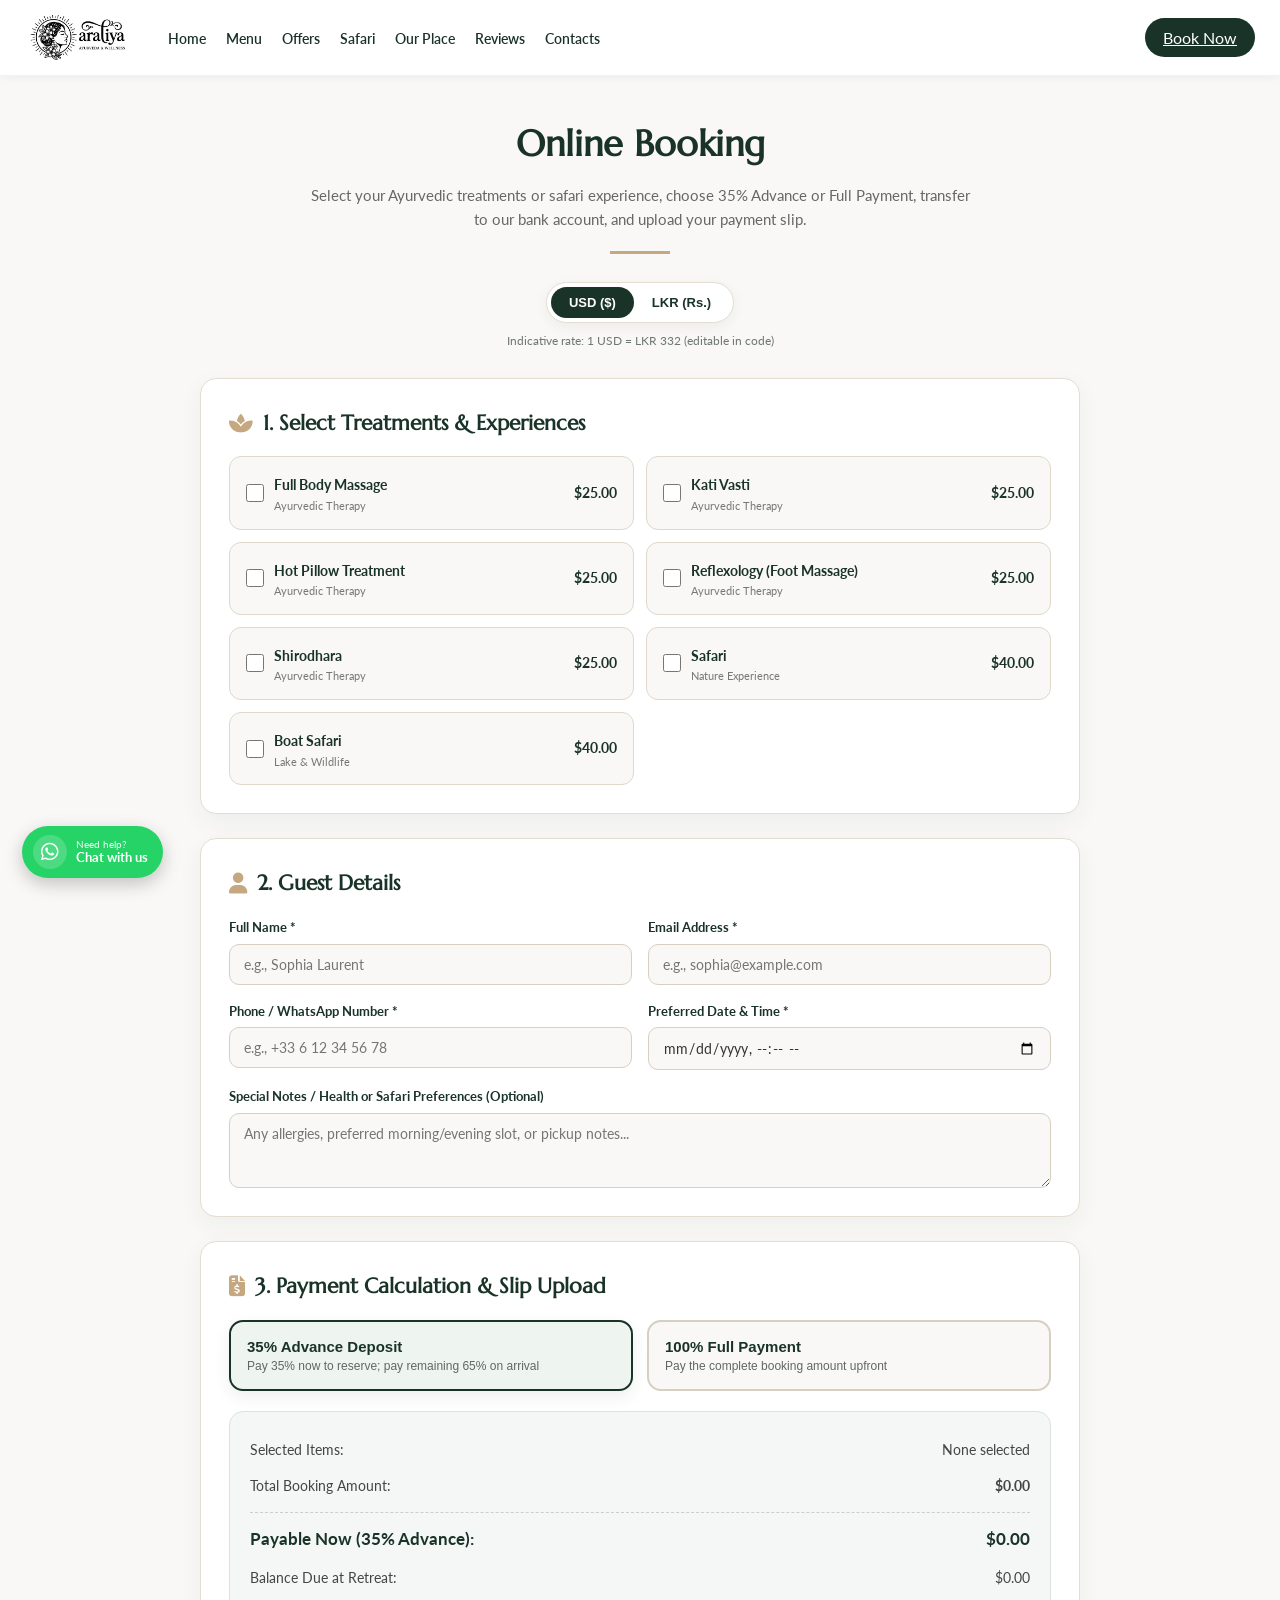
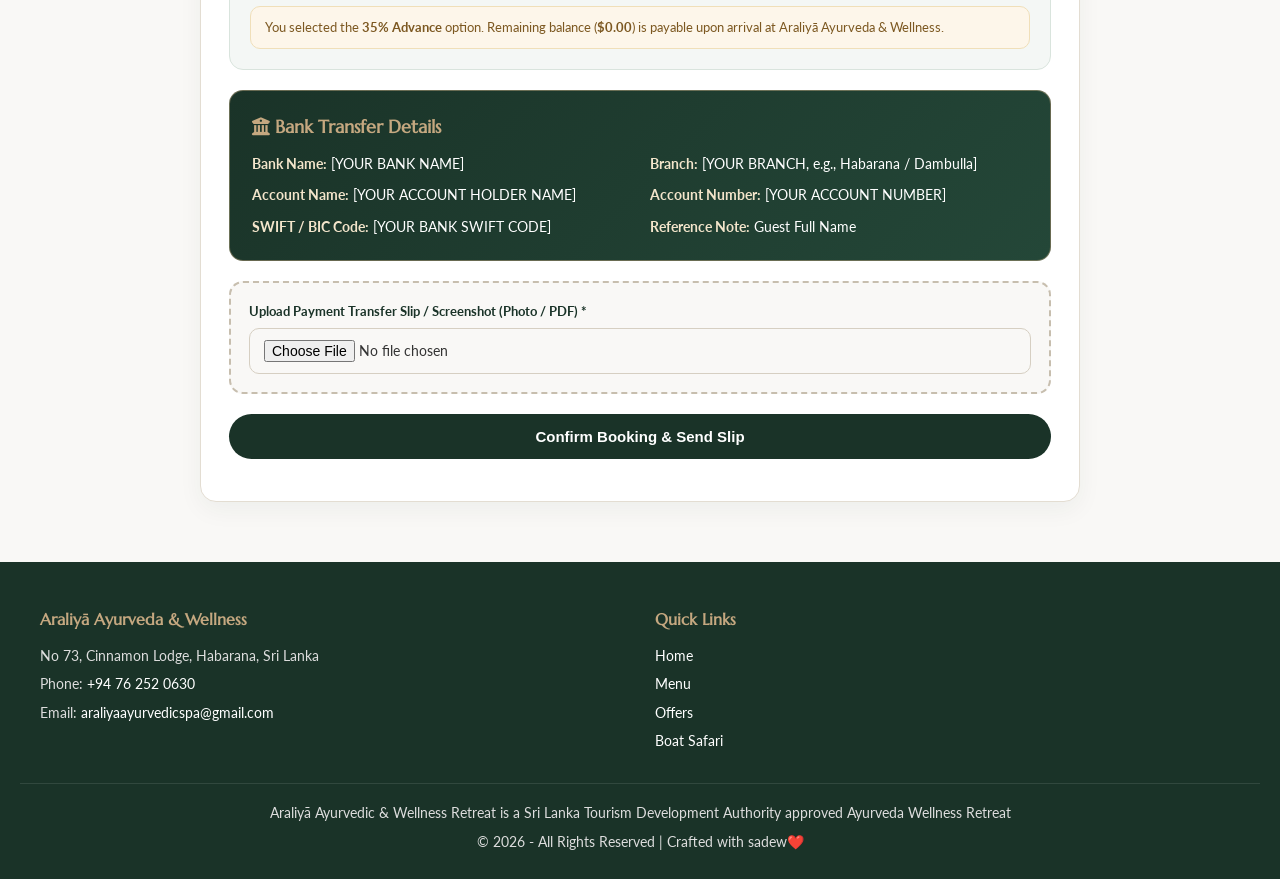
==== kashiwellness.lk/ayurveda-at-kashi-wellness-retreat/booking.html @ 1462ec7b "Create booking.html" ====
<!DOCTYPE html>
<html lang="en-US">
<head>
    <meta charset="utf-8">
    <meta name="viewport" content="width=device-width, initial-scale=1">
    <title>Online Booking - Araliyā Ayurveda & Wellness</title>
    <meta name="description" content="Book authentic Ayurvedic treatments and boat safari at Araliyā Ayurveda & Wellness in Habarana with instant advance or full payment calculation.">

    <!-- Google Fonts -->
    <link rel="preconnect" href="https://fonts.googleapis.com">
    <link rel="preconnect" href="https://fonts.gstatic.com" crossorigin>
    <link href="https://fonts.googleapis.com/css2?family=Marcellus&family=Lato:wght@300;400;700&display=swap" rel="stylesheet">

    <!-- FontAwesome for Icons -->
    <link rel="stylesheet" href="https://cdnjs.cloudflare.com/ajax/libs/font-awesome/6.4.0/css/all.min.css">

    <style>
        :root {
            --primary-color: #1a3328;
            --accent-color: #c5a880;
            --text-dark: #333333;
            --bg-light: #f9f8f6;
            --white: #ffffff;
            --border-soft: #e3ddd2;
        }

        * {
            box-sizing: border-box;
            margin: 0;
            padding: 0;
        }

        html {
            scroll-behavior: smooth;
        }

        body {
            font-family: 'Lato', sans-serif;
            color: var(--text-dark);
            background-color: var(--bg-light);
            line-height: 1.6;
        }

        /* Header */
        header {
            background-color: var(--white);
            box-shadow: 0 2px 10px rgba(0,0,0,0.05);
            position: sticky;
            top: 0;
            z-index: 1000;
        }

        .nav-container {
            max-width: 1300px;
            margin: 0 auto;
            padding: 15px 25px;
            display: flex;
            justify-content: space-between;
            align-items: center;
        }

        .nav-left {
            display: flex;
            align-items: center;
            gap: 40px;
        }

        .logo img {
            max-height: 45px;
            width: auto;
            display: block;
        }

        nav ul {
            list-style: none;
            display: flex;
            gap: 20px;
            align-items: center;
        }

        nav a {
            text-decoration: none;
            color: var(--primary-color);
            font-weight: 600;
            font-size: 14px;
            transition: color 0.3s ease;
        }

        nav a:hover {
            color: var(--accent-color);
        }

        .book-btn {
            background-color: var(--primary-color);
            color: var(--white) !important;
            padding: 10px 18px;
            border-radius: 25px;
            transition: background 0.3s ease;
        }

        .book-btn:hover {
            background-color: var(--accent-color);
        }

        /* Main Container */
        .container {
            max-width: 920px;
            margin: 40px auto 60px auto;
            padding: 0 20px;
        }

        .section-title {
            font-family: 'Marcellus', serif;
            font-size: 36px;
            color: var(--primary-color);
            text-align: center;
            margin-bottom: 10px;
        }

        .section-subtitle {
            text-align: center;
            color: #666;
            font-size: 15px;
            max-width: 660px;
            margin: 0 auto 20px auto;
        }

        .divider {
            height: 3px;
            width: 60px;
            background-color: var(--accent-color);
            margin: 0 auto 28px auto;
        }

        /* Top Currency Switcher Pill */
        .currency-bar {
            display: flex;
            flex-direction: column;
            align-items: center;
            gap: 8px;
            margin-bottom: 28px;
        }

        .currency-toggle {
            display: inline-flex;
            background: var(--white);
            border: 1px solid var(--border-soft);
            border-radius: 999px;
            padding: 4px;
            box-shadow: 0 4px 14px rgba(26, 51, 40, 0.06);
        }

        .currency-btn {
            border: none;
            background: transparent;
            color: var(--primary-color);
            font-weight: 700;
            font-size: 13px;
            padding: 8px 18px;
            border-radius: 999px;
            cursor: pointer;
            transition: all 0.22s ease;
        }

        .currency-btn.active {
            background-color: var(--primary-color);
            color: var(--white);
        }

        .rate-note {
            font-size: 12px;
            color: #6e7772;
        }

        /* Cards */
        .booking-card {
            background: var(--white);
            border-radius: 16px;
            padding: 28px;
            box-shadow: 0 8px 24px rgba(26, 51, 40, 0.05);
            border: 1px solid var(--border-soft);
            margin-bottom: 24px;
        }

        .card-heading {
            font-family: 'Marcellus', serif;
            font-size: 21px;
            color: var(--primary-color);
            margin-bottom: 16px;
            display: flex;
            align-items: center;
            gap: 10px;
        }

        .card-heading i {
            color: var(--accent-color);
        }

        /* Services Grid */
        .services-grid {
            display: grid;
            grid-template-columns: repeat(2, 1fr);
            gap: 12px;
        }

        .service-option {
            display: flex;
            justify-content: space-between;
            align-items: center;
            gap: 12px;
            padding: 14px 16px;
            border: 1px solid #dfd8cb;
            border-radius: 12px;
            background-color: var(--bg-light);
            cursor: pointer;
            transition: all 0.2s ease;
        }

        .service-option:hover {
            border-color: var(--primary-color);
        }

        .service-option.selected {
            background-color: #eef5f1;
            border-color: var(--primary-color);
            box-shadow: 0 0 0 1px var(--primary-color);
        }

        .service-left {
            display: flex;
            align-items: center;
            gap: 10px;
        }

        .service-left input[type="checkbox"] {
            width: 18px;
            height: 18px;
            accent-color: var(--primary-color);
            cursor: pointer;
        }

        .service-name {
            font-weight: 700;
            font-size: 14px;
            color: var(--primary-color);
        }

        .service-tag {
            display: block;
            font-size: 11px;
            color: #777;
        }

        .service-price {
            font-weight: 700;
            font-size: 14px;
            color: var(--primary-color);
            white-space: nowrap;
        }

        /* Guest Details Grid */
        .form-grid {
            display: grid;
            grid-template-columns: repeat(2, 1fr);
            gap: 16px;
        }

        .form-field {
            display: flex;
            flex-direction: column;
        }

        .form-field label {
            font-size: 13px;
            font-weight: 700;
            color: var(--primary-color);
            margin-bottom: 6px;
        }

        .form-field input,
        .form-field textarea {
            padding: 11px 14px;
            border: 1px solid #d6cfc2;
            border-radius: 10px;
            font-family: 'Lato', sans-serif;
            font-size: 14px;
            background: var(--bg-light);
            color: var(--text-dark);
        }

        .form-field textarea {
            min-height: 75px;
            resize: vertical;
        }

        /* Payment Mode Buttons (Advance 35% vs Full 100%) */
        .pay-mode-buttons {
            display: grid;
            grid-template-columns: 1fr 1fr;
            gap: 14px;
            margin-bottom: 20px;
        }

        .pay-mode-btn {
            border: 2px solid #d6cfc2;
            background: var(--bg-light);
            color: var(--primary-color);
            border-radius: 14px;
            padding: 16px;
            text-align: left;
            cursor: pointer;
            transition: all 0.2s ease;
        }

        .pay-mode-btn.active {
            background: #eef5f1;
            border-color: var(--primary-color);
            box-shadow: 0 6px 16px rgba(26, 51, 40, 0.08);
        }

        .pay-mode-title {
            display: block;
            font-weight: 700;
            font-size: 15px;
            margin-bottom: 4px;
        }

        .pay-mode-sub {
            display: block;
            font-size: 12px;
            color: #5f6863;
        }

        /* Calculation Box */
        .calc-box {
            background: #f4f7f5;
            border: 1px solid #d9e4dd;
            border-radius: 14px;
            padding: 20px;
            margin-bottom: 20px;
        }

        .calc-row {
            display: flex;
            justify-content: space-between;
            align-items: center;
            padding: 7px 0;
            font-size: 14px;
            color: #444;
        }

        .calc-row.highlight {
            border-top: 1px dashed #c4d2c9;
            margin-top: 8px;
            padding-top: 12px;
            font-size: 17px;
            font-weight: 700;
            color: var(--primary-color);
        }

        .balance-note {
            margin-top: 10px;
            font-size: 13px;
            color: #7c5821;
            background: #fdf6ea;
            border: 1px solid #f0dfb9;
            padding: 10px 14px;
            border-radius: 10px;
        }

        /* Bank Details Box */
        .bank-box {
            background: linear-gradient(135deg, var(--primary-color) 0%, #244738 100%);
            color: var(--white);
            border-radius: 14px;
            padding: 22px;
            margin-bottom: 20px;
            border: 1px solid rgba(197, 168, 128, 0.45);
        }

        .bank-box h4 {
            font-family: 'Marcellus', serif;
            font-size: 18px;
            color: var(--accent-color);
            margin-bottom: 12px;
        }

        .bank-grid {
            display: grid;
            grid-template-columns: repeat(2, 1fr);
            gap: 10px 20px;
            font-size: 13.5px;
        }

        .bank-grid strong {
            color: #f3e5cb;
        }

        /* Slip Upload */
        .slip-box {
            border: 2px dashed #c7beae;
            border-radius: 14px;
            padding: 18px;
            background: var(--bg-light);
            margin-bottom: 20px;
        }

        .slip-preview {
            margin-top: 12px;
            max-width: 240px;
            max-height: 180px;
            border-radius: 10px;
            display: none;
            border: 1px solid #ddd;
        }

        /* Submit & WhatsApp Action */
        .submit-btn {
            width: 100%;
            background-color: var(--primary-color);
            color: var(--white);
            border: none;
            padding: 14px 24px;
            border-radius: 30px;
            font-size: 15px;
            font-weight: 700;
            cursor: pointer;
            transition: background-color 0.25s ease, transform 0.2s ease;
        }

        .submit-btn:hover {
            background-color: var(--accent-color);
            color: var(--primary-color);
        }

        .status-msg {
            margin-top: 14px;
            font-size: 14px;
            font-weight: 700;
        }

        .wa-confirm-box {
            margin-top: 14px;
            display: none;
        }

        .wa-confirm-btn {
            display: inline-flex;
            align-items: center;
            gap: 8px;
            background-color: #25d366;
            color: #fff;
            text-decoration: none;
            padding: 11px 20px;
            border-radius: 25px;
            font-weight: 700;
            font-size: 14px;
        }

        /* WhatsApp Pill Button */
        .whatsapp-float {
            position: fixed;
            bottom: 22px;
            left: 22px;
            background-color: #25d366;
            color: #ffffff;
            padding: 9px 15px 9px 11px;
            border-radius: 999px;
            display: inline-flex;
            align-items: center;
            gap: 9px;
            box-shadow: 0 6px 18px rgba(0, 0, 0, 0.22);
            z-index: 999;
            text-decoration: none;
        }

        .whatsapp-icon-circle {
            width: 34px;
            height: 34px;
            border-radius: 50%;
            background-color: rgba(255, 255, 255, 0.18);
            display: inline-flex;
            align-items: center;
            justify-content: center;
            font-size: 20px;
        }

        .whatsapp-text-group {
            display: flex;
            flex-direction: column;
            line-height: 1.15;
        }

        .whatsapp-subtext {
            font-size: 10px;
            opacity: 0.92;
        }

        .whatsapp-maintext {
            font-size: 13px;
            font-weight: 700;
        }

        /* Footer */
        footer {
            background-color: var(--primary-color);
            color: var(--white);
            padding: 45px 20px 20px 20px;
        }

        .footer-content {
            max-width: 1200px;
            margin: 0 auto;
            display: grid;
            grid-template-columns: repeat(auto-fit, minmax(240px, 1fr));
            gap: 30px;
            margin-bottom: 25px;
        }

        footer h3 {
            font-family: 'Marcellus', serif;
            font-size: 16px;
            color: var(--accent-color);
            margin-bottom: 12px;
        }

        footer p {
            font-size: 14px;
            color: #ddd;
            margin-bottom: 6px;
        }

        footer a {
            color: var(--white);
            text-decoration: none;
        }

        .footer-bottom {
            text-align: center;
            padding-top: 18px;
            border-top: 1px solid rgba(255,255,255,0.1);
            font-size: 13px;
            color: #ccc;
        }

        @media (max-width: 720px) {
            .services-grid,
            .form-grid,
            .pay-mode-buttons,
            .bank-grid {
                grid-template-columns: 1fr;
            }
            .booking-card {
                padding: 20px;
            }
            .section-title {
                font-size: 30px;
            }
        }
    </style>
</head>
<body>

    <header>
        <div class="nav-container">
            <div class="nav-left">
                <div class="logo">
                    <a href="index.html">
                        <img src="IMG_0549.jpeg" alt="Araliyā Wellness Retreat">
                    </a>
                </div>
                <nav>
                    <ul>
                        <li><a href="index.html">Home</a></li>
                        <li><a href="menu.html">Menu</a></li>
                        <li><a href="Offers.html">Offers</a></li>
                        <li><a href="safari.html">Safari</a></li>
                        <li><a href="index.html#our-place">Our Place</a></li>
                        <li><a href="index.html#reviews">Reviews</a></li>
                        <li><a href="index.html#contacts">Contacts</a></li>
                    </ul>
                </nav>
            </div>
            <div class="nav-right">
                <a href="booking.html" class="book-btn">Book Now</a>
            </div>
        </div>
    </header>

    <main class="container">
        <h1 class="section-title">Online Booking</h1>
        <p class="section-subtitle">Select your Ayurvedic treatments or safari experience, choose 35% Advance or Full Payment, transfer to our bank account, and upload your payment slip.</p>
        <div class="divider"></div>

        <!-- Top Currency Toggle (USD / LKR) -->
        <div class="currency-bar">
            <div class="currency-toggle" role="group" aria-label="Select Currency">
                <button type="button" id="btnUSD" class="currency-btn active">USD ($)</button>
                <button type="button" id="btnLKR" class="currency-btn">LKR (Rs.)</button>
            </div>
            <span id="rateNote" class="rate-note">Indicative rate: 1 USD = LKR 332 (editable in code)</span>
        </div>

        <form id="bookingForm">
            <!-- Step 1: Select Treatments & Safari -->
            <section class="booking-card">
                <h2 class="card-heading"><i class="fas fa-spa"></i> 1. Select Treatments & Experiences</h2>
                <div id="servicesGrid" class="services-grid"></div>
            </section>

            <!-- Step 2: Guest Details -->
            <section class="booking-card">
                <h2 class="card-heading"><i class="fas fa-user"></i> 2. Guest Details</h2>
                <div class="form-grid">
                    <div class="form-field">
                        <label for="guestName">Full Name *</label>
                        <input type="text" id="guestName" name="guestName" placeholder="e.g., Sophia Laurent" required>
                    </div>
                    <div class="form-field">
                        <label for="guestEmail">Email Address *</label>
                        <input type="email" id="guestEmail" name="guestEmail" placeholder="e.g., sophia@example.com" required>
                    </div>
                    <div class="form-field">
                        <label for="guestPhone">Phone / WhatsApp Number *</label>
                        <input type="tel" id="guestPhone" name="guestPhone" placeholder="e.g., +33 6 12 34 56 78" required>
                    </div>
                    <div class="form-field">
                        <label for="guestDate">Preferred Date & Time *</label>
                        <input type="datetime-local" id="guestDate" name="guestDate" required>
                    </div>
                    <div class="form-field" style="grid-column: 1 / -1;">
                        <label for="guestNotes">Special Notes / Health or Safari Preferences (Optional)</label>
                        <textarea id="guestNotes" name="guestNotes" placeholder="Any allergies, preferred morning/evening slot, or pickup notes..."></textarea>
                    </div>
                </div>
            </section>

            <!-- Step 3: Payment Option, Calculation, Bank Details & Slip Upload -->
            <section class="booking-card">
                <h2 class="card-heading"><i class="fas fa-file-invoice-dollar"></i> 3. Payment Calculation & Slip Upload</h2>

                <div class="pay-mode-buttons">
                    <button type="button" id="modeAdvanceBtn" class="pay-mode-btn active">
                        <span class="pay-mode-title">35% Advance Deposit</span>
                        <span class="pay-mode-sub">Pay 35% now to reserve; pay remaining 65% on arrival</span>
                    </button>
                    <button type="button" id="modeFullBtn" class="pay-mode-btn">
                        <span class="pay-mode-title">100% Full Payment</span>
                        <span class="pay-mode-sub">Pay the complete booking amount upfront</span>
                    </button>
                </div>

                <div class="calc-box">
                    <div class="calc-row">
                        <span>Selected Items:</span>
                        <span id="selectedItemsText">None selected</span>
                    </div>
                    <div class="calc-row">
                        <span>Total Booking Amount:</span>
                        <strong id="totalAmountText">$0.00</strong>
                    </div>
                    <div class="calc-row highlight">
                        <span id="payableNowLabel">Payable Now (35% Advance):</span>
                        <span id="payableNowText">$0.00</span>
                    </div>
                    <div class="calc-row">
                        <span>Balance Due at Retreat:</span>
                        <span id="balanceDueText">$0.00</span>
                    </div>
                    <div id="balanceNote" class="balance-note">
                        You selected the <strong>35% Advance</strong> option. The remaining balance is payable upon arrival at Araliyā Ayurveda & Wellness.
                    </div>
                </div>

                <!-- Bank Account Details -->
                <div class="bank-box">
                    <h4><i class="fas fa-university"></i> Bank Transfer Details</h4>
                    <div class="bank-grid">
                        <div><strong>Bank Name:</strong> [YOUR BANK NAME]</div>
                        <div><strong>Branch:</strong> [YOUR BRANCH, e.g., Habarana / Dambulla]</div>
                        <div><strong>Account Name:</strong> [YOUR ACCOUNT HOLDER NAME]</div>
                        <div><strong>Account Number:</strong> [YOUR ACCOUNT NUMBER]</div>
                        <div><strong>SWIFT / BIC Code:</strong> [YOUR BANK SWIFT CODE]</div>
                        <div><strong>Reference Note:</strong> Guest Full Name</div>
                    </div>
                </div>

                <!-- Payment Slip Upload -->
                <div class="slip-box">
                    <div class="form-field">
                        <label for="paymentSlip">Upload Payment Transfer Slip / Screenshot (Photo / PDF) *</label>
                        <input type="file" id="paymentSlip" name="paymentSlip" accept="image/*,application/pdf" required>
                    </div>
                    <img id="slipPreview" class="slip-preview" alt="Payment Slip Preview">
                </div>

                <button type="submit" id="submitBookingBtn" class="submit-btn">
                    Confirm Booking & Send Slip
                </button>

                <p id="bookingStatusMsg" class="status-msg"></p>

                <div id="waConfirmBox" class="wa-confirm-box">
                    <a id="waConfirmLink" href="#" target="_blank" rel="noopener noreferrer" class="wa-confirm-btn">
                        <i class="fab fa-whatsapp"></i>
                        <span>Send Booking Summary on WhatsApp</span>
                    </a>
                </div>
            </section>
        </form>
    </main>

    <!-- WhatsApp Floating Pill Button -->
    <a href="https://wa.me/94762520630" class="whatsapp-float" target="_blank" rel="noopener noreferrer" title="Chat with us on WhatsApp">
        <span class="whatsapp-icon-circle">
            <i class="fab fa-whatsapp"></i>
        </span>
        <span class="whatsapp-text-group">
            <span class="whatsapp-subtext">Need help?</span>
            <span class="whatsapp-maintext">Chat with us</span>
        </span>
    </a>

    <footer id="contacts">
        <div class="footer-content">
            <div>
                <h3>Araliyā Ayurveda & Wellness</h3>
                <p>No 73, Cinnamon Lodge, Habarana, Sri Lanka</p>
                <p>Phone: <a href="https://wa.me/94762520630">+94 76 252 0630</a></p>
                <p>Email: <a href="mailto:araliyaayurvedicspa@gmail.com">araliyaayurvedicspa@gmail.com</a></p>
            </div>
            <div>
                <h3>Quick Links</h3>
                <p><a href="index.html">Home</a></p>
                <p><a href="menu.html">Menu</a></p>
                <p><a href="Offers.html">Offers</a></p>
                <p><a href="safari.html">Boat Safari</a></p>
            </div>
        </div>
        <div class="footer-bottom">
            <p>Araliyā Ayurvedic & Wellness Retreat is a Sri Lanka Tourism Development Authority approved Ayurveda Wellness Retreat</p>
            <p>© 2026 - All Rights Reserved | Crafted with sadew❤️</p>
        </div>
    </footer>

    <script>
        // Replace with your deployed Google Apps Script Web App URL for bookings + slip upload
        const BOOKING_WEB_APP_URL = "PASTE_YOUR_BOOKING_WEB_APP_URL_HERE";

        // Approximate exchange rate (adjust whenever needed)
        const USD_TO_LKR = 332;
        const ADVANCE_RATE = 0.35; // 35%

        const SERVICES = [
            { id: "full_body_massage", name: "Full Body Massage", tag: "Ayurvedic Therapy", usd: 25 },
            { id: "kati_vasti", name: "Kati Vasti", tag: "Ayurvedic Therapy", usd: 25 },
            { id: "hot_pillow", name: "Hot Pillow Treatment", tag: "Ayurvedic Therapy", usd: 25 },
            { id: "reflexology", name: "Reflexology (Foot Massage)", tag: "Ayurvedic Therapy", usd: 25 },
            { id: "shirodhara", name: "Shirodhara", tag: "Ayurvedic Therapy", usd: 25 },
            { id: "safari", name: "Safari", tag: "Nature Experience", usd: 40 },
            { id: "boat_safari", name: "Boat Safari", tag: "Lake & Wildlife", usd: 40 }
        ];

        let currentCurrency = "USD"; // "USD" or "LKR"
        let paymentMode = "advance"; // "advance" (35%) or "full" (100%)

        function formatMoney(usdAmount) {
            if (currentCurrency === "LKR") {
                const lkrVal = Math.round(usdAmount * USD_TO_LKR);
                return "LKR " + lkrVal.toLocaleString("en-US");
            }
            return "$" + Number(usdAmount).toFixed(2);
        }

        function renderServices() {
            const grid = document.getElementById("servicesGrid");
            const checkedIds = new Set(
                Array.from(document.querySelectorAll(".service-checkbox:checked")).map((cb) => cb.value)
            );

            grid.innerHTML = SERVICES.map((srv) => {
                const isChecked = checkedIds.has(srv.id);
                return `
                    <label class="service-option ${isChecked ? "selected" : ""}" data-id="${srv.id}">
                        <span class="service-left">
                            <input type="checkbox" class="service-checkbox" value="${srv.id}" ${isChecked ? "checked" : ""}>
                            <span>
                                <span class="service-name">${srv.name}</span>
                                <span class="service-tag">${srv.tag}</span>
                            </span>
                        </span>
                        <span class="service-price">${formatMoney(srv.usd)}</span>
                    </label>
                `;
            }).join("");

            document.querySelectorAll(".service-checkbox").forEach((cb) => {
                cb.addEventListener("change", function () {
                    const label = cb.closest(".service-option");
                    if (label) label.classList.toggle("selected", cb.checked);
                    updateCalculation();
                });
            });
        }

        function getSelectedServices() {
            const checkedIds = Array.from(document.querySelectorAll(".service-checkbox:checked")).map((cb) => cb.value);
            return SERVICES.filter((s) => checkedIds.includes(s.id));
        }

        function updateCalculation() {
            const selected = getSelectedServices();
            const totalUsd = selected.reduce((sum, item) => sum + item.usd, 0);
            const payableUsd = paymentMode === "advance" ? totalUsd * ADVANCE_RATE : totalUsd;
            const balanceUsd = Math.max(0, totalUsd - payableUsd);

            document.getElementById("selectedItemsText").textContent = selected.length
                ? selected.map((s) => s.name).join(", ")
                : "None selected";

            document.getElementById("totalAmountText").textContent = formatMoney(totalUsd);
            document.getElementById("payableNowLabel").textContent =
                paymentMode === "advance" ? "Payable Now (35% Advance):" : "Payable Now (100% Full):";
            document.getElementById("payableNowText").textContent = formatMoney(payableUsd);
            document.getElementById("balanceDueText").textContent = formatMoney(balanceUsd);

            const balanceNote = document.getElementById("balanceNote");
            if (paymentMode === "advance") {
                balanceNote.innerHTML = `You selected the <strong>35% Advance</strong> option. Remaining balance (<strong>${formatMoney(balanceUsd)}</strong>) is payable upon arrival at Araliyā Ayurveda & Wellness.`;
            } else {
                balanceNote.innerHTML = `You selected the <strong>100% Full Payment</strong> option. No remaining balance will be due upon arrival.`;
            }
        }

        function setCurrency(curr) {
            currentCurrency = curr;
            document.getElementById("btnUSD").classList.toggle("active", curr === "USD");
            document.getElementById("btnLKR").classList.toggle("active", curr === "LKR");
            renderServices();
            updateCalculation();
        }

        function setPaymentMode(mode) {
            paymentMode = mode;
            document.getElementById("modeAdvanceBtn").classList.toggle("active", mode === "advance");
            document.getElementById("modeFullBtn").classList.toggle("active", mode === "full");
            updateCalculation();
        }

        function fileToBase64(file) {
            return new Promise((resolve, reject) => {
                const reader = new FileReader();
                reader.onload = () => {
                    const result = String(reader.result || "");
                    const parts = result.split(",");
                    resolve({
                        base64: parts.length > 1 ? parts[1] : result,
                        mimeType: file.type || "application/octet-stream",
                        fileName: file.name
                    });
                };
                reader.onerror = reject;
                reader.readAsDataURL(file);
            });
        }

        document.addEventListener("DOMContentLoaded", function () {
            renderServices();
            updateCalculation();

            document.getElementById("btnUSD").addEventListener("click", () => setCurrency("USD"));
            document.getElementById("btnLKR").addEventListener("click", () => setCurrency("LKR"));
            document.getElementById("modeAdvanceBtn").addEventListener("click", () => setPaymentMode("advance"));
            document.getElementById("modeFullBtn").addEventListener("click", () => setPaymentMode("full"));

            const slipInput = document.getElementById("paymentSlip");
            const slipPreview = document.getElementById("slipPreview");
            slipInput.addEventListener("change", function () {
                const file = slipInput.files && slipInput.files[0];
                if (!file) {
                    slipPreview.style.display = "none";
                    return;
                }
                if (file.type.startsWith("image/")) {
                    const url = URL.createObjectURL(file);
                    slipPreview.src = url;
                    slipPreview.style.display = "block";
                } else {
                    slipPreview.style.display = "none";
                }
            });

            const form = document.getElementById("bookingForm");
            const statusEl = document.getElementById("bookingStatusMsg");
            const submitBtn = document.getElementById("submitBookingBtn");
            const waBox = document.getElementById("waConfirmBox");
            const waLink = document.getElementById("waConfirmLink");

            form.addEventListener("submit", async function (e) {
                e.preventDefault();

                const selected = getSelectedServices();
                if (!selected.length) {
                    statusEl.style.color = "#b91c1c";
                    statusEl.textContent = "Please select at least one treatment or safari experience.";
                    return;
                }

                const slipFile = slipInput.files && slipInput.files[0];
                if (!slipFile) {
                    statusEl.style.color = "#b91c1c";
                    statusEl.textContent = "Please attach your payment transfer slip photo/screenshot.";
                    return;
                }

                const guestName = document.getElementById("guestName").value.trim();
                const guestEmail = document.getElementById("guestEmail").value.trim();
                const guestPhone = document.getElementById("guestPhone").value.trim();
                const guestDate = document.getElementById("guestDate").value;
                const guestNotes = document.getElementById("guestNotes").value.trim();

                const totalUsd = selected.reduce((sum, item) => sum + item.usd, 0);
                const payableUsd = paymentMode === "advance" ? totalUsd * ADVANCE_RATE : totalUsd;
                const balanceUsd = Math.max(0, totalUsd - payableUsd);

                const itemsSummary = selected.map((s) => s.name).join(", ");
                const totalFormatted = formatMoney(totalUsd);
                const payableFormatted = formatMoney(payableUsd);
                const balanceFormatted = formatMoney(balanceUsd);

                const waText = encodeURIComponent(
                    `Hello Araliyā Ayurveda & Wellness,\n` +
                    `I have submitted a booking with payment slip:\n` +
                    `• Name: ${guestName}\n` +
                    `• Items: ${itemsSummary}\n` +
                    `• Date/Time: ${guestDate}\n` +
                    `• Payment Option: ${paymentMode === "advance" ? "35% Advance" : "100% Full"}\n` +
                    `• Total: ${totalFormatted}\n` +
                    `• Paid Now: ${payableFormatted}\n` +
                    `• Balance Due: ${balanceFormatted}`
                );
                waLink.href = `https://wa.me/94762520630?text=${waText}`;
                waBox.style.display = "block";

                if (!BOOKING_WEB_APP_URL || BOOKING_WEB_APP_URL.includes("PASTE_YOUR_BOOKING_WEB_APP_URL_HERE")) {
                    statusEl.style.color = "#b45309";
                    statusEl.textContent = "Booking summary ready! Add your Google Apps Script Booking Web App URL to auto-save slips & emails, or tap WhatsApp below to send details directly.";
                    return;
                }

                submitBtn.disabled = true;
                submitBtn.textContent = "Uploading Slip & Saving Booking...";
                statusEl.textContent = "";

                try {
                    const slipData = await fileToBase64(slipFile);

                    await fetch(BOOKING_WEB_APP_URL, {
                        method: "POST",
                        mode: "no-cors",
                        headers: { "Content-Type": "text/plain;charset=utf-8" },
                        body: JSON.stringify({
                            guestName,
                            guestEmail,
                            guestPhone,
                            guestDate,
                            guestNotes,
                            items: itemsSummary,
                            currency: currentCurrency,
                            paymentMode: paymentMode === "advance" ? "35% Advance" : "100% Full",
                            totalAmount: totalFormatted,
                            payableNow: payableFormatted,
                            balanceDue: balanceFormatted,
                            slip: slipData
                        })
                    });

                    form.reset();
                    slipPreview.style.display = "none";
                    renderServices();
                    updateCalculation();
                    statusEl.style.color = "#15803d";
                    statusEl.textContent = "Booking submitted! Your payment slip has been received. You can also send a quick confirmation message on WhatsApp below.";
                } catch (err) {
                    statusEl.style.color = "#b91c1c";
                    statusEl.textContent = "Upload error occurred. Please tap the WhatsApp button below to send your booking details and slip directly.";
                } finally {
                    submitBtn.disabled = false;
                    submitBtn.textContent = "Confirm Booking & Send Slip";
                }
            });
        });
    </script>
</body>
</html>
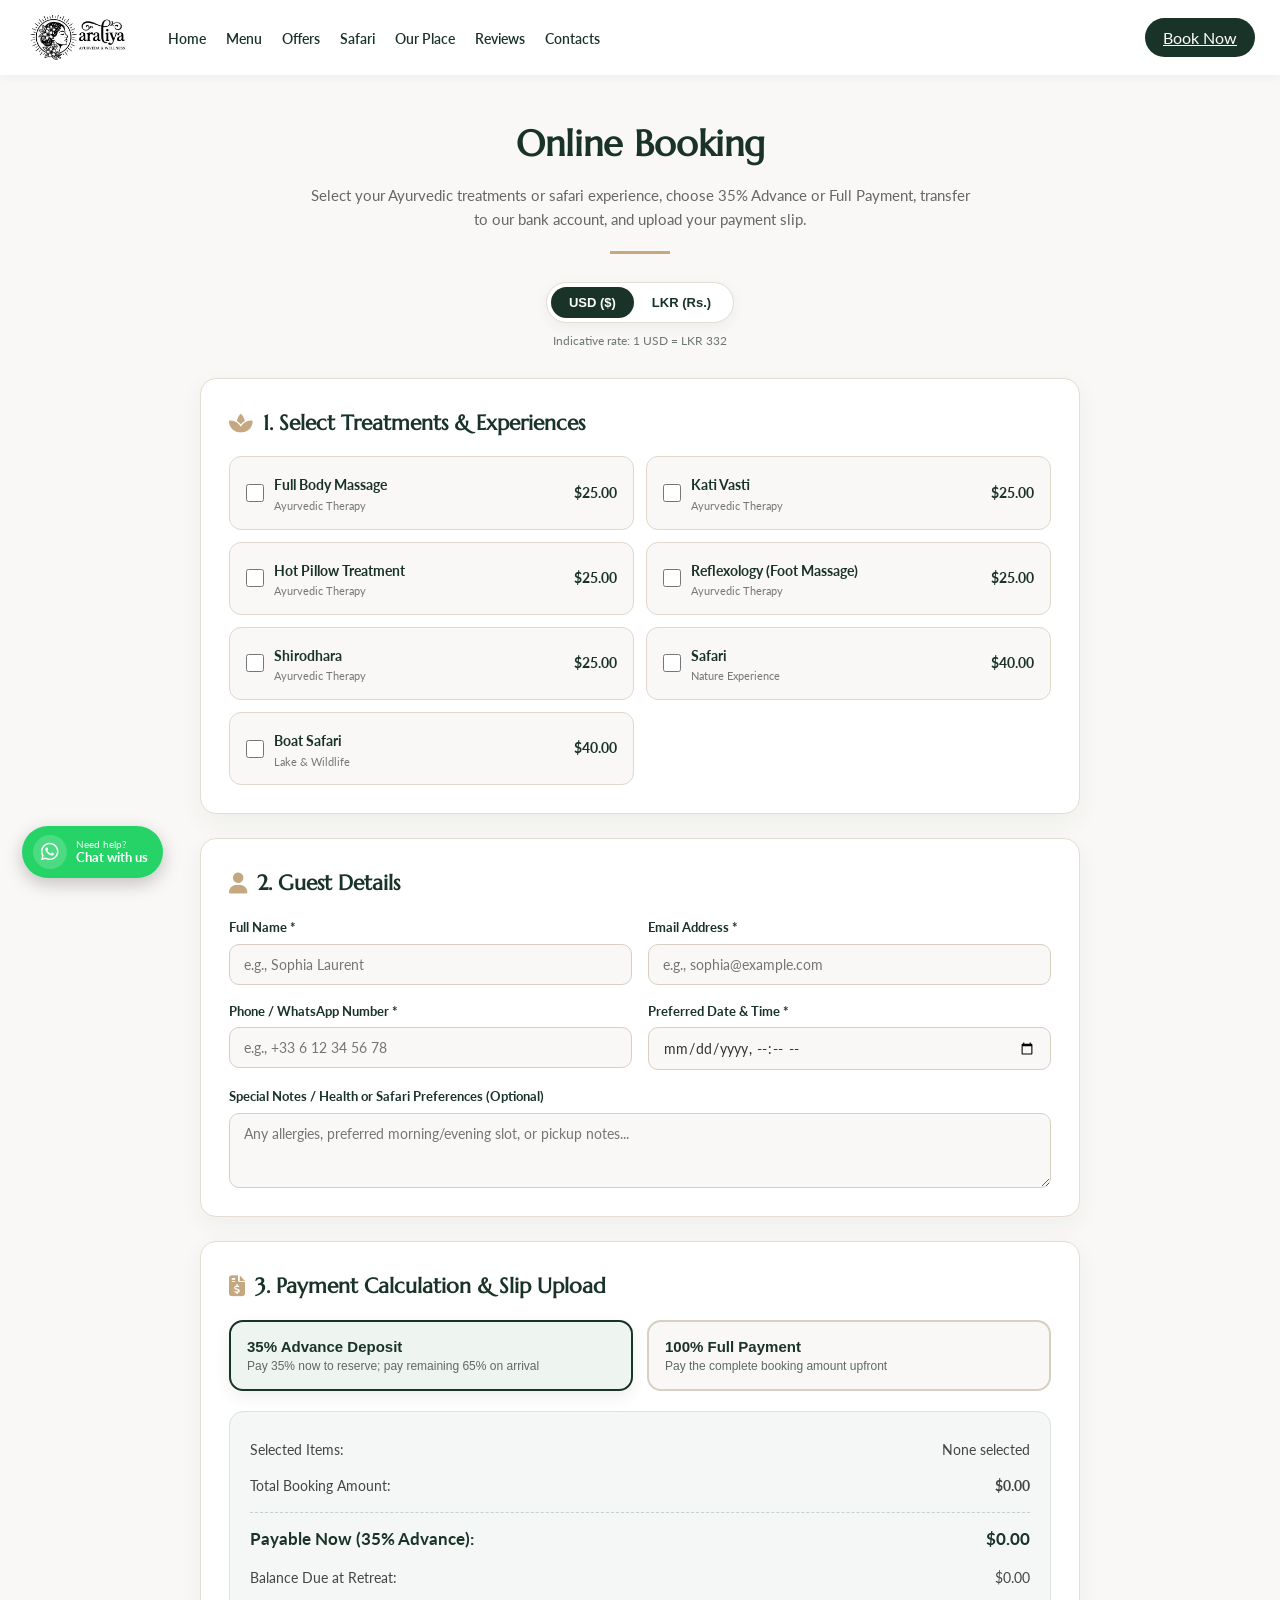
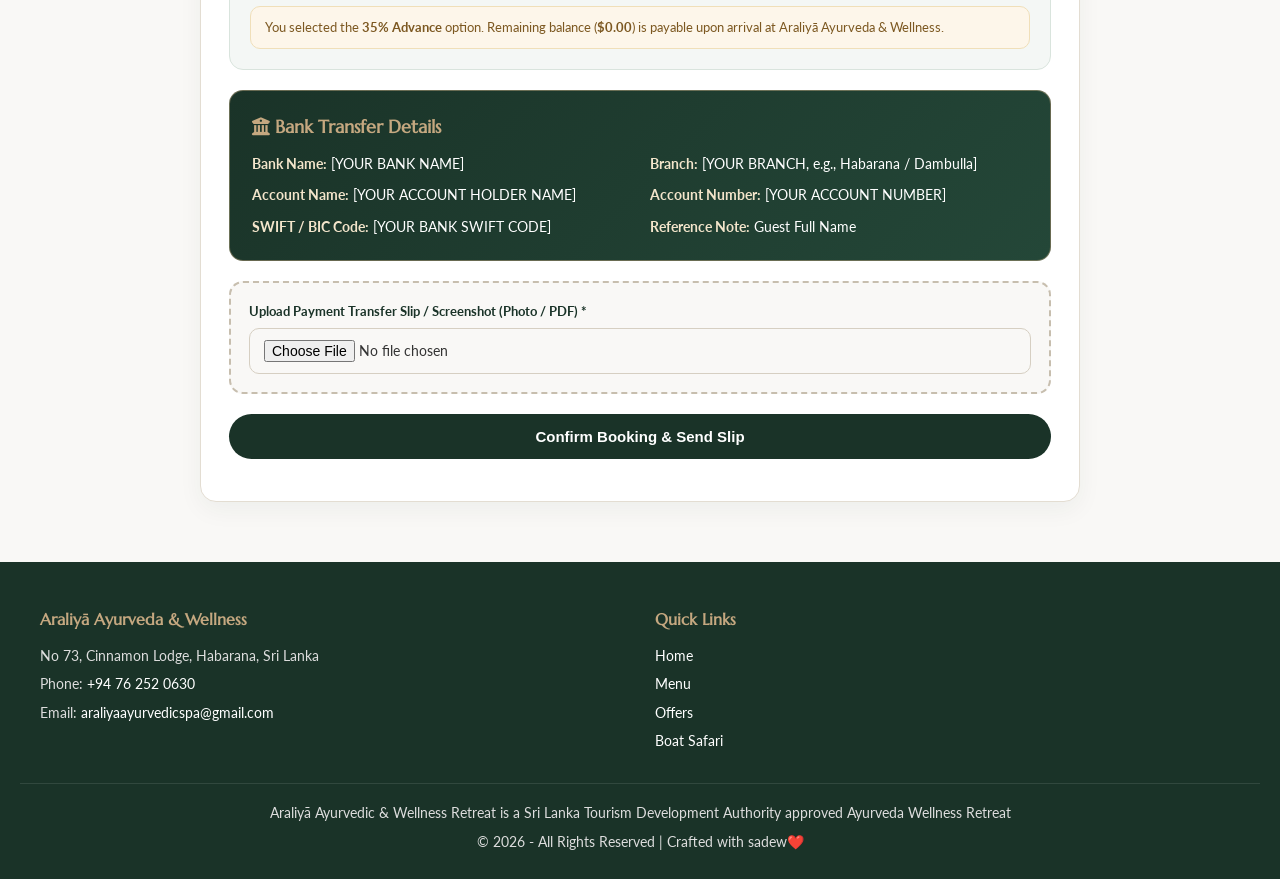
==== commit 0a635c7c: "Update booking.html" ====
--- a/kashiwellness.lk/ayurveda-at-kashi-wellness-retreat/booking.html
+++ b/kashiwellness.lk/ayurveda-at-kashi-wellness-retreat/booking.html
@@ -414,7 +414,7 @@
             border: 1px solid #ddd;
         }
 
-        /* Submit & WhatsApp Action */
+        /* Submit & Mandatory WhatsApp Action */
         .submit-btn {
             width: 100%;
             background-color: var(--primary-color);
@@ -440,21 +440,42 @@
         }
 
         .wa-confirm-box {
-            margin-top: 14px;
+            margin-top: 16px;
             display: none;
+            flex-direction: column;
+            gap: 10px;
+            background: #eefaf2;
+            border: 1.5px solid #25d366;
+            border-radius: 14px;
+            padding: 16px;
+        }
+
+        .wa-mandatory-note {
+            font-size: 13px;
+            font-weight: 700;
+            color: #14532d;
+            line-height: 1.5;
         }
 
         .wa-confirm-btn {
             display: inline-flex;
             align-items: center;
+            justify-content: center;
             gap: 8px;
             background-color: #25d366;
-            color: #fff;
+            color: #ffffff;
             text-decoration: none;
-            padding: 11px 20px;
+            padding: 12px 22px;
             border-radius: 25px;
             font-weight: 700;
             font-size: 14px;
+            box-shadow: 0 5px 14px rgba(37, 211, 102, 0.35);
+            transition: transform 0.2s ease, background-color 0.2s ease;
+        }
+
+        .wa-confirm-btn:hover {
+            background-color: #20ba5a;
+            transform: translateY(-2px);
         }
 
         /* WhatsApp Pill Button */
@@ -541,6 +562,23 @@
             border-top: 1px solid rgba(255,255,255,0.1);
             font-size: 13px;
             color: #ccc;
+        }
+
+        @media (max-width: 900px) {
+            .nav-container {
+                flex-direction: column;
+                gap: 15px;
+            }
+            .nav-left {
+                flex-direction: column;
+                gap: 15px;
+                text-align: center;
+            }
+            nav ul {
+                flex-wrap: wrap;
+                justify-content: center;
+                gap: 10px;
+            }
         }
 
         @media (max-width: 720px) {
@@ -598,7 +636,7 @@
                 <button type="button" id="btnUSD" class="currency-btn active">USD ($)</button>
                 <button type="button" id="btnLKR" class="currency-btn">LKR (Rs.)</button>
             </div>
-            <span id="rateNote" class="rate-note">Indicative rate: 1 USD = LKR 332 (editable in code)</span>
+            <span id="rateNote" class="rate-note">Indicative rate: 1 USD = LKR 332</span>
         </div>
 
         <form id="bookingForm">
@@ -672,7 +710,7 @@
                     </div>
                 </div>
 
-                <!-- Bank Account Details -->
+                <!-- Bank Account Details (Replace placeholders with your bank details) -->
                 <div class="bank-box">
                     <h4><i class="fas fa-university"></i> Bank Transfer Details</h4>
                     <div class="bank-grid">
@@ -700,10 +738,15 @@
 
                 <p id="bookingStatusMsg" class="status-msg"></p>
 
+                <!-- Mandatory WhatsApp Confirmation Step -->
                 <div id="waConfirmBox" class="wa-confirm-box">
+                    <p class="wa-mandatory-note">
+                        <i class="fas fa-exclamation-circle"></i>
+                        Required Final Step: Please tap the button below to send your booking details on WhatsApp (and attach your payment slip photo in WhatsApp) so we get an instant notification and confirm your slot right away.
+                    </p>
                     <a id="waConfirmLink" href="#" target="_blank" rel="noopener noreferrer" class="wa-confirm-btn">
                         <i class="fab fa-whatsapp"></i>
-                        <span>Send Booking Summary on WhatsApp</span>
+                        <span>Send Booking on WhatsApp (Required)</span>
                     </a>
                 </div>
             </section>
@@ -937,14 +980,15 @@
                     `• Payment Option: ${paymentMode === "advance" ? "35% Advance" : "100% Full"}\n` +
                     `• Total: ${totalFormatted}\n` +
                     `• Paid Now: ${payableFormatted}\n` +
-                    `• Balance Due: ${balanceFormatted}`
+                    `• Balance Due: ${balanceFormatted}\n\n` +
+                    `(I will attach my payment slip photo right below.)`
                 );
                 waLink.href = `https://wa.me/94762520630?text=${waText}`;
-                waBox.style.display = "block";
+                waBox.style.display = "flex";
 
                 if (!BOOKING_WEB_APP_URL || BOOKING_WEB_APP_URL.includes("PASTE_YOUR_BOOKING_WEB_APP_URL_HERE")) {
-                    statusEl.style.color = "#b45309";
-                    statusEl.textContent = "Booking summary ready! Add your Google Apps Script Booking Web App URL to auto-save slips & emails, or tap WhatsApp below to send details directly.";
+                    statusEl.style.color = "#15803d";
+                    statusEl.textContent = "Booking details prepared! Now please complete the required WhatsApp step below.";
                     return;
                 }
 
@@ -980,10 +1024,10 @@
                     renderServices();
                     updateCalculation();
                     statusEl.style.color = "#15803d";
-                    statusEl.textContent = "Booking submitted! Your payment slip has been received. You can also send a quick confirmation message on WhatsApp below.";
+                    statusEl.textContent = "Booking saved! Now please complete the required WhatsApp step below so we can confirm your slot immediately.";
                 } catch (err) {
                     statusEl.style.color = "#b91c1c";
-                    statusEl.textContent = "Upload error occurred. Please tap the WhatsApp button below to send your booking details and slip directly.";
+                    statusEl.textContent = "Upload error occurred. Please tap the required WhatsApp button below to send your booking details and slip directly.";
                 } finally {
                     submitBtn.disabled = false;
                     submitBtn.textContent = "Confirm Booking & Send Slip";
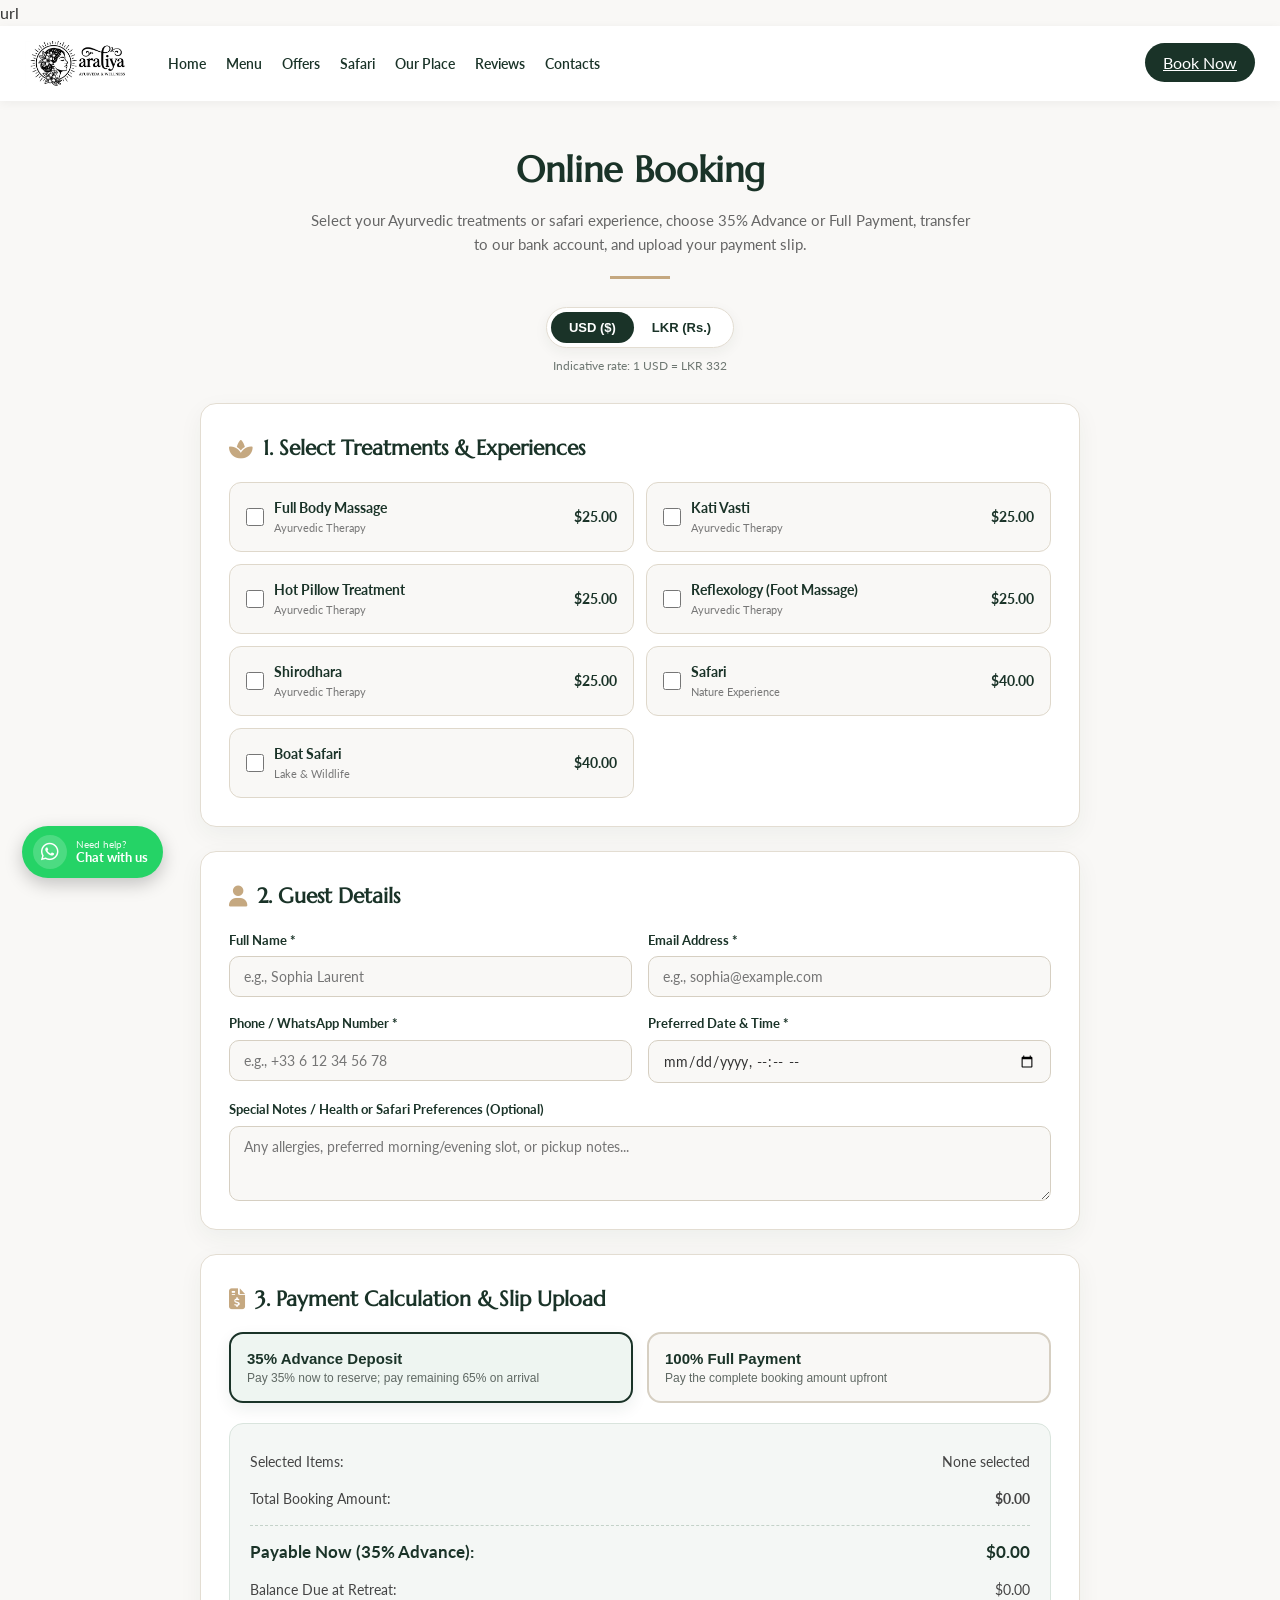
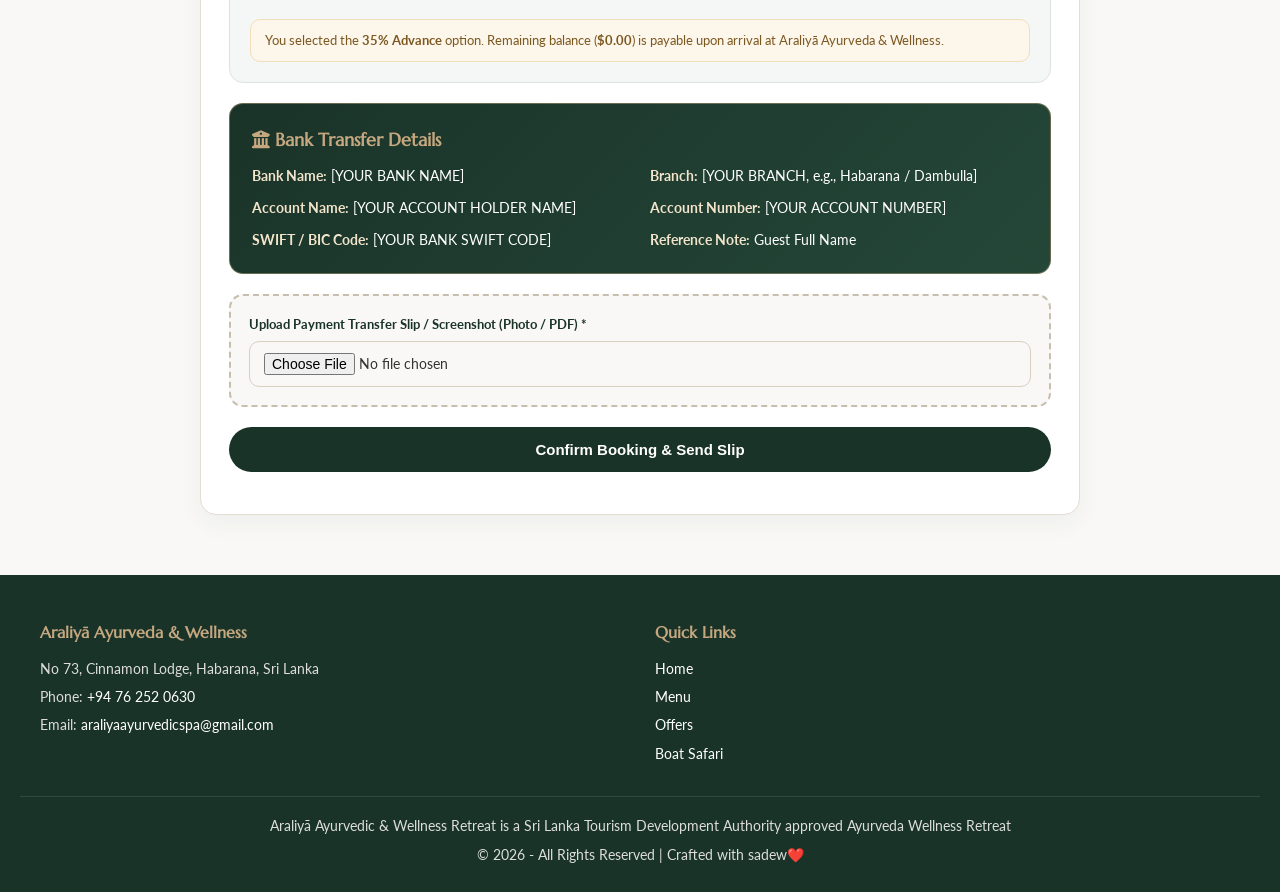
==== commit 87f640d0: "Update booking.html" ====
--- a/kashiwellness.lk/ayurveda-at-kashi-wellness-retreat/booking.html
+++ b/kashiwellness.lk/ayurveda-at-kashi-wellness-retreat/booking.html
@@ -1,4 +1,4 @@
-<!DOCTYPE html>
+url<!DOCTYPE html>
 <html lang="en-US">
 <head>
     <meta charset="utf-8">
@@ -788,7 +788,7 @@
 
     <script>
         // Replace with your deployed Google Apps Script Web App URL for bookings + slip upload
-        const BOOKING_WEB_APP_URL = "PASTE_YOUR_BOOKING_WEB_APP_URL_HERE";
+        const BOOKING_WEB_APP_URL = "https://script.google.com/macros/s/AKfycbz4rBq66QrLtG_0Sz94O6KsFvesAsAa12xw9yhC0Zpgm8tSeBC_ArqHxlZz0nWCZM-8FA/exec";
 
         // Approximate exchange rate (adjust whenever needed)
         const USD_TO_LKR = 332;
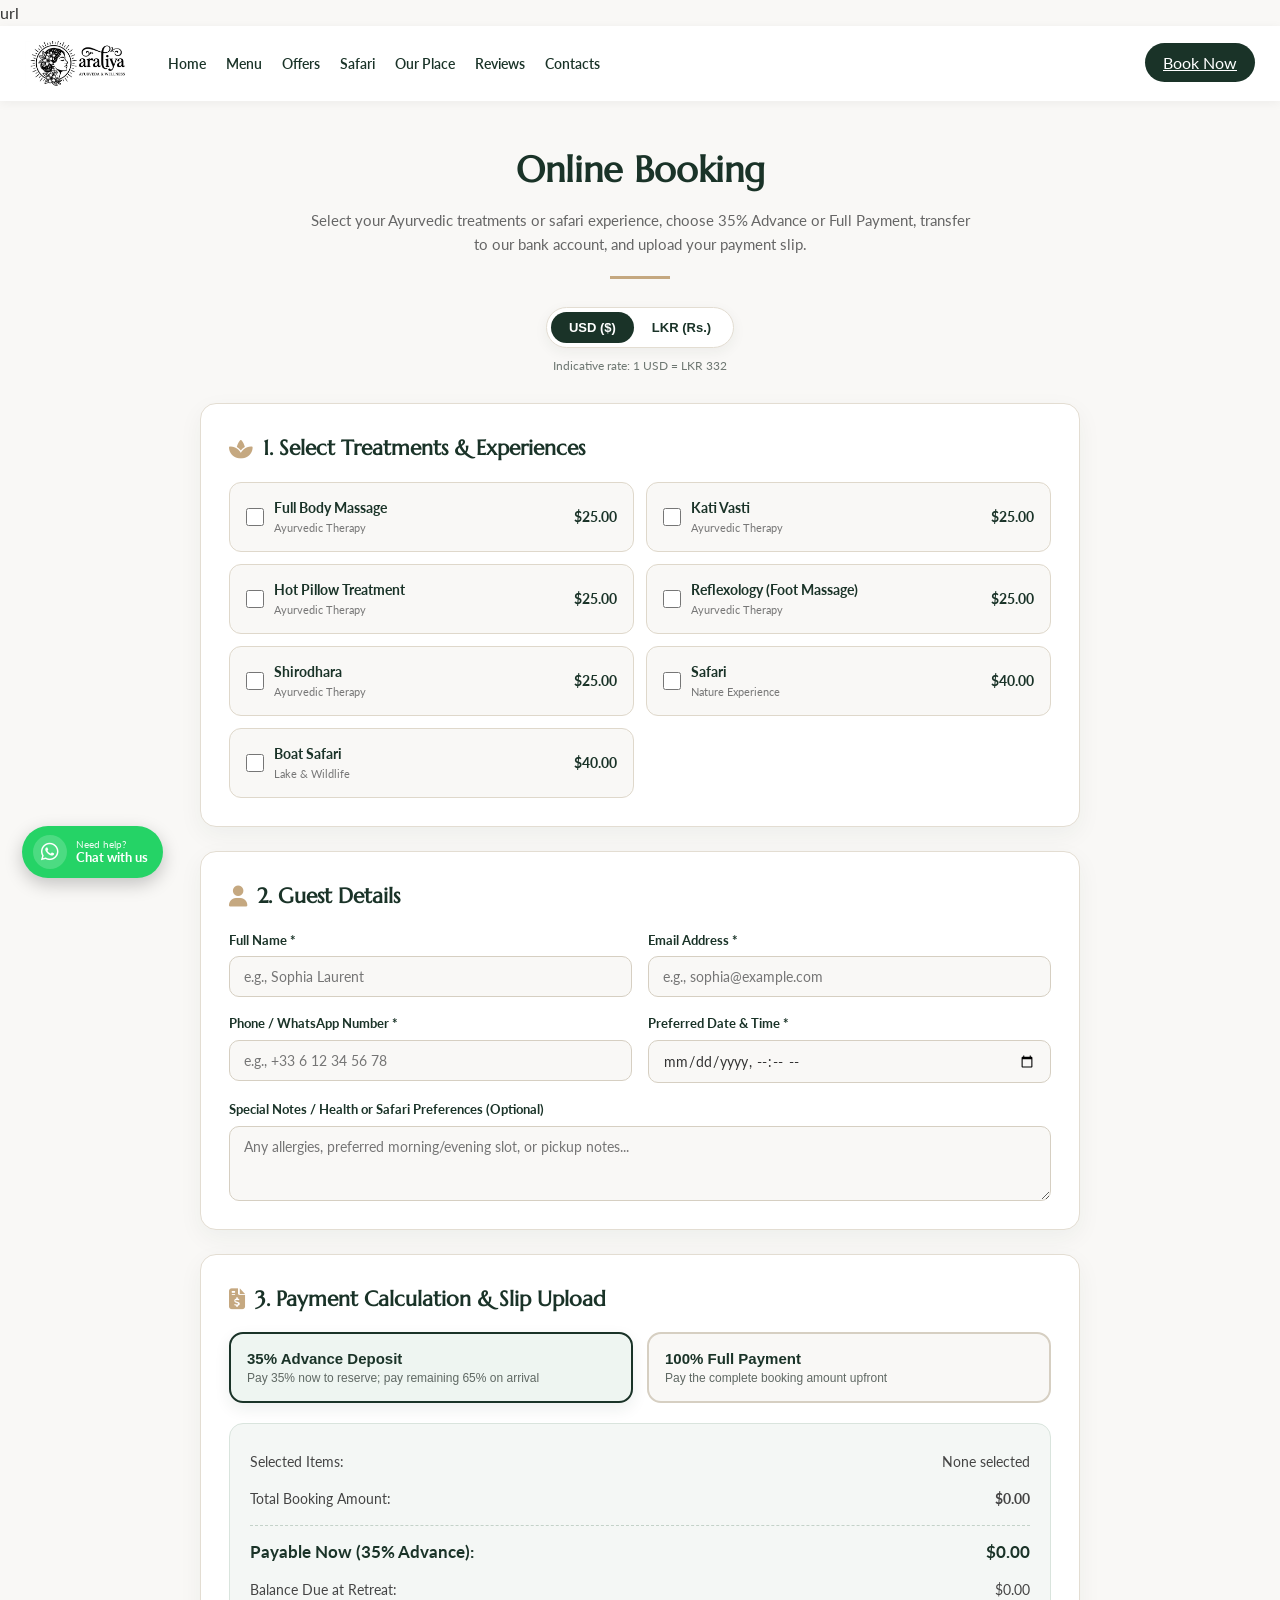
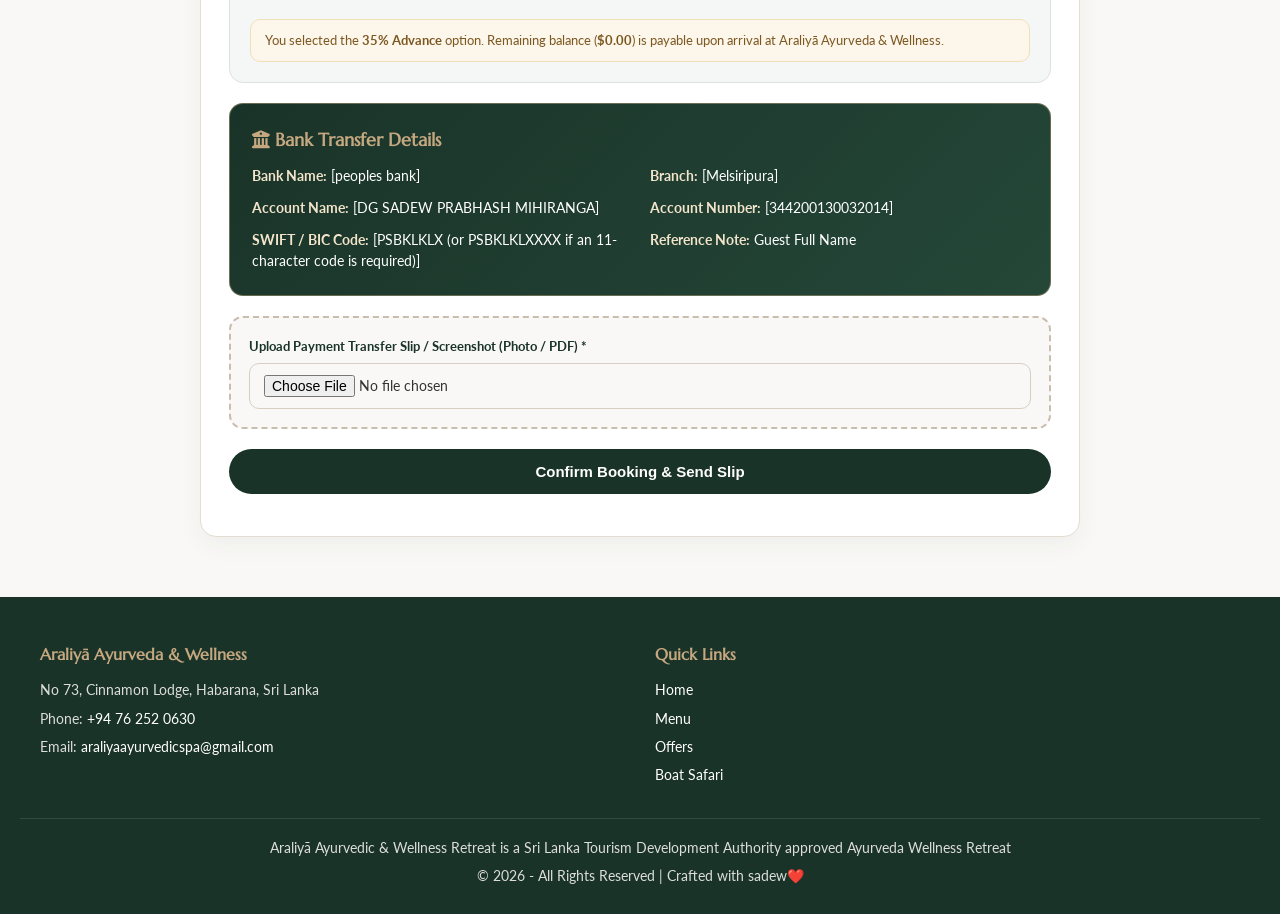
==== commit fce47a6a: "Update booking.html" ====
--- a/kashiwellness.lk/ayurveda-at-kashi-wellness-retreat/booking.html
+++ b/kashiwellness.lk/ayurveda-at-kashi-wellness-retreat/booking.html
@@ -714,11 +714,11 @@
                 <div class="bank-box">
                     <h4><i class="fas fa-university"></i> Bank Transfer Details</h4>
                     <div class="bank-grid">
-                        <div><strong>Bank Name:</strong> [YOUR BANK NAME]</div>
-                        <div><strong>Branch:</strong> [YOUR BRANCH, e.g., Habarana / Dambulla]</div>
-                        <div><strong>Account Name:</strong> [YOUR ACCOUNT HOLDER NAME]</div>
-                        <div><strong>Account Number:</strong> [YOUR ACCOUNT NUMBER]</div>
-                        <div><strong>SWIFT / BIC Code:</strong> [YOUR BANK SWIFT CODE]</div>
+                        <div><strong>Bank Name:</strong> [peoples bank]</div>
+                        <div><strong>Branch:</strong> [Melsiripura]</div>
+                        <div><strong>Account Name:</strong> [DG SADEW PRABHASH MIHIRANGA]</div>
+                        <div><strong>Account Number:</strong> [344200130032014]</div>
+                        <div><strong>SWIFT / BIC Code:</strong> [PSBKLKLX (or PSBKLKLXXXX if an 11-character code is required)]</div>
                         <div><strong>Reference Note:</strong> Guest Full Name</div>
                     </div>
                 </div>
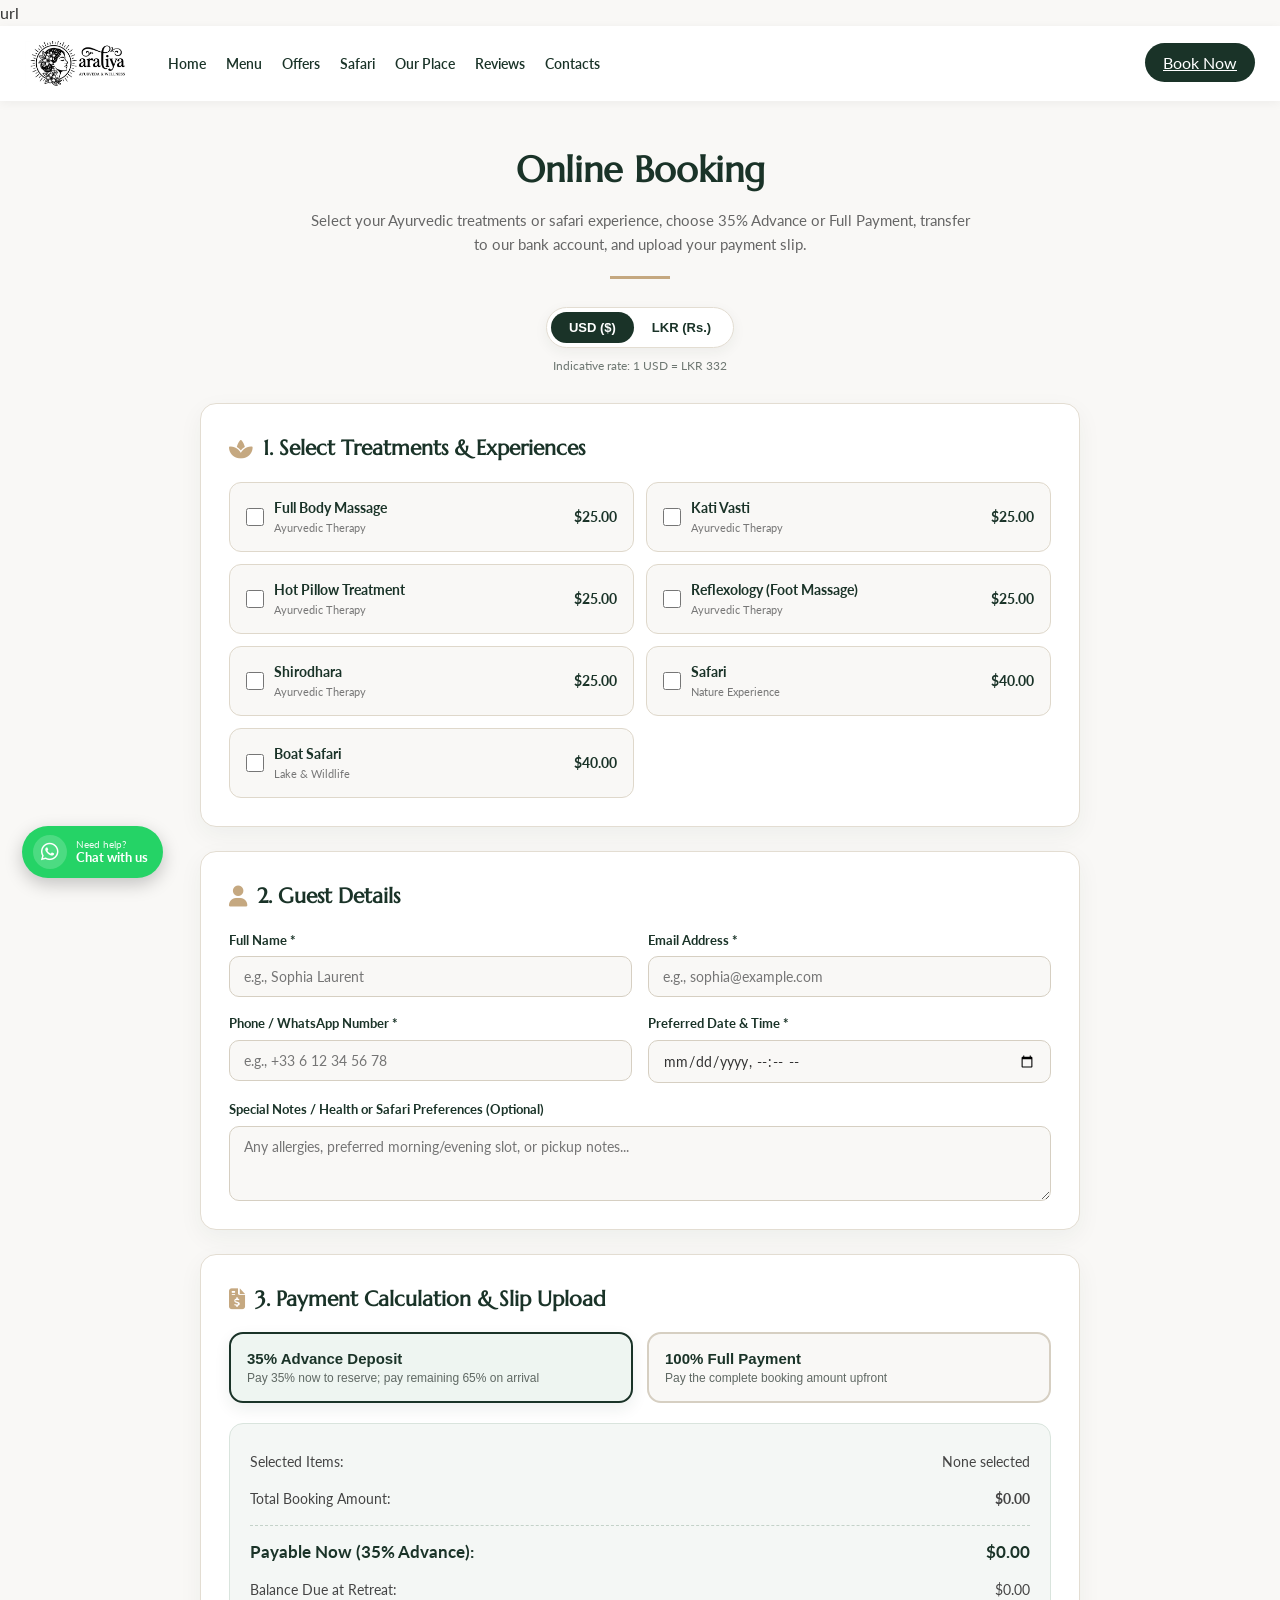
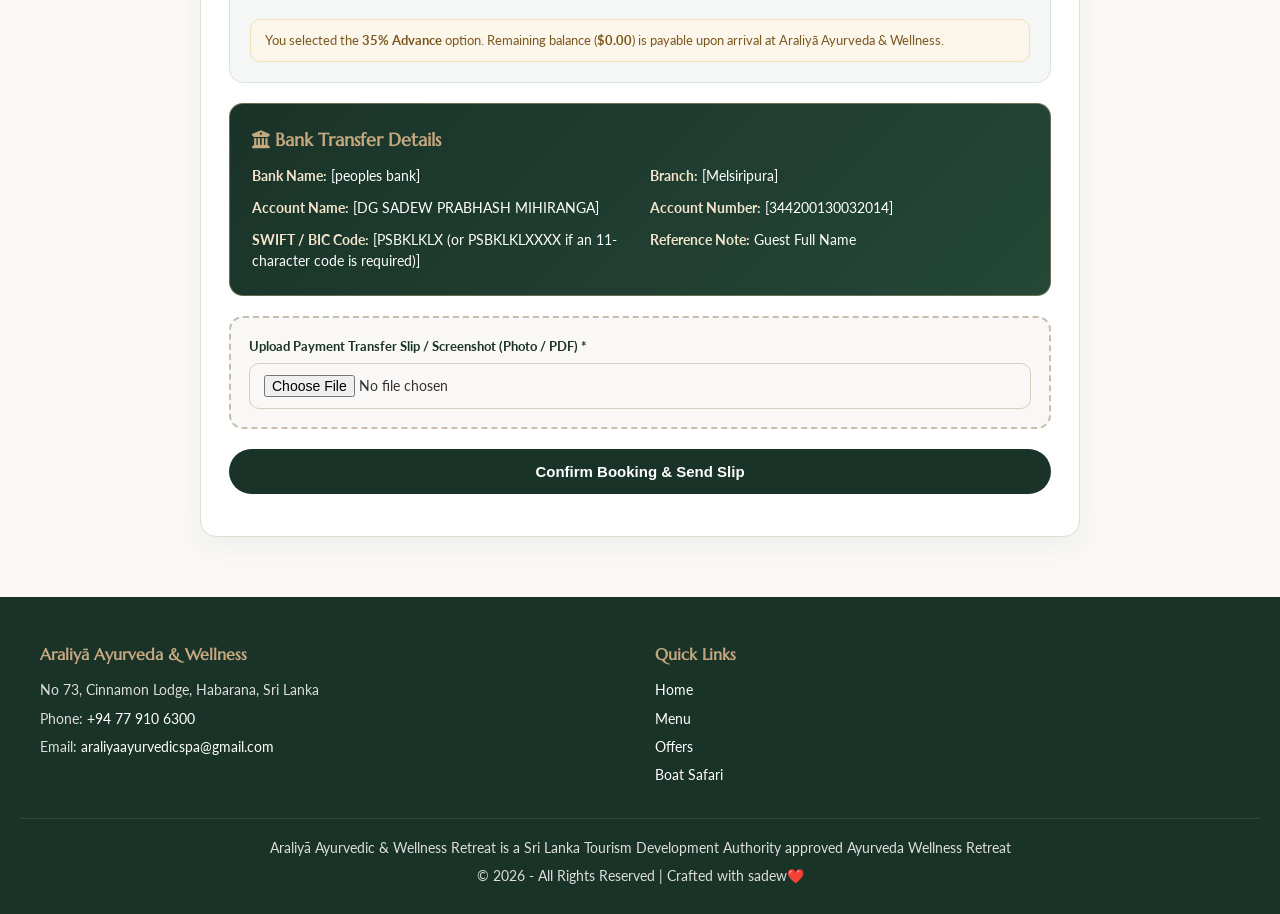
==== commit dfacb8bb: "Update booking.html" ====
--- a/kashiwellness.lk/ayurveda-at-kashi-wellness-retreat/booking.html
+++ b/kashiwellness.lk/ayurveda-at-kashi-wellness-retreat/booking.html
@@ -754,7 +754,7 @@
     </main>
 
     <!-- WhatsApp Floating Pill Button -->
-    <a href="https://wa.me/94762520630" class="whatsapp-float" target="_blank" rel="noopener noreferrer" title="Chat with us on WhatsApp">
+    <a href="https://wa.me/94779106300" class="whatsapp-float" target="_blank" rel="noopener noreferrer" title="Chat with us on WhatsApp">
         <span class="whatsapp-icon-circle">
             <i class="fab fa-whatsapp"></i>
         </span>
@@ -769,7 +769,7 @@
             <div>
                 <h3>Araliyā Ayurveda & Wellness</h3>
                 <p>No 73, Cinnamon Lodge, Habarana, Sri Lanka</p>
-                <p>Phone: <a href="https://wa.me/94762520630">+94 76 252 0630</a></p>
+                <p>Phone: <a href="https://wa.me/94779106300">+94 77 910 6300</a></p>
                 <p>Email: <a href="mailto:araliyaayurvedicspa@gmail.com">araliyaayurvedicspa@gmail.com</a></p>
             </div>
             <div>
@@ -983,7 +983,7 @@
                     `• Balance Due: ${balanceFormatted}\n\n` +
                     `(I will attach my payment slip photo right below.)`
                 );
-                waLink.href = `https://wa.me/94762520630?text=${waText}`;
+                waLink.href = `https://wa.me/94779106300?text=${waText}`;
                 waBox.style.display = "flex";
 
                 if (!BOOKING_WEB_APP_URL || BOOKING_WEB_APP_URL.includes("PASTE_YOUR_BOOKING_WEB_APP_URL_HERE")) {
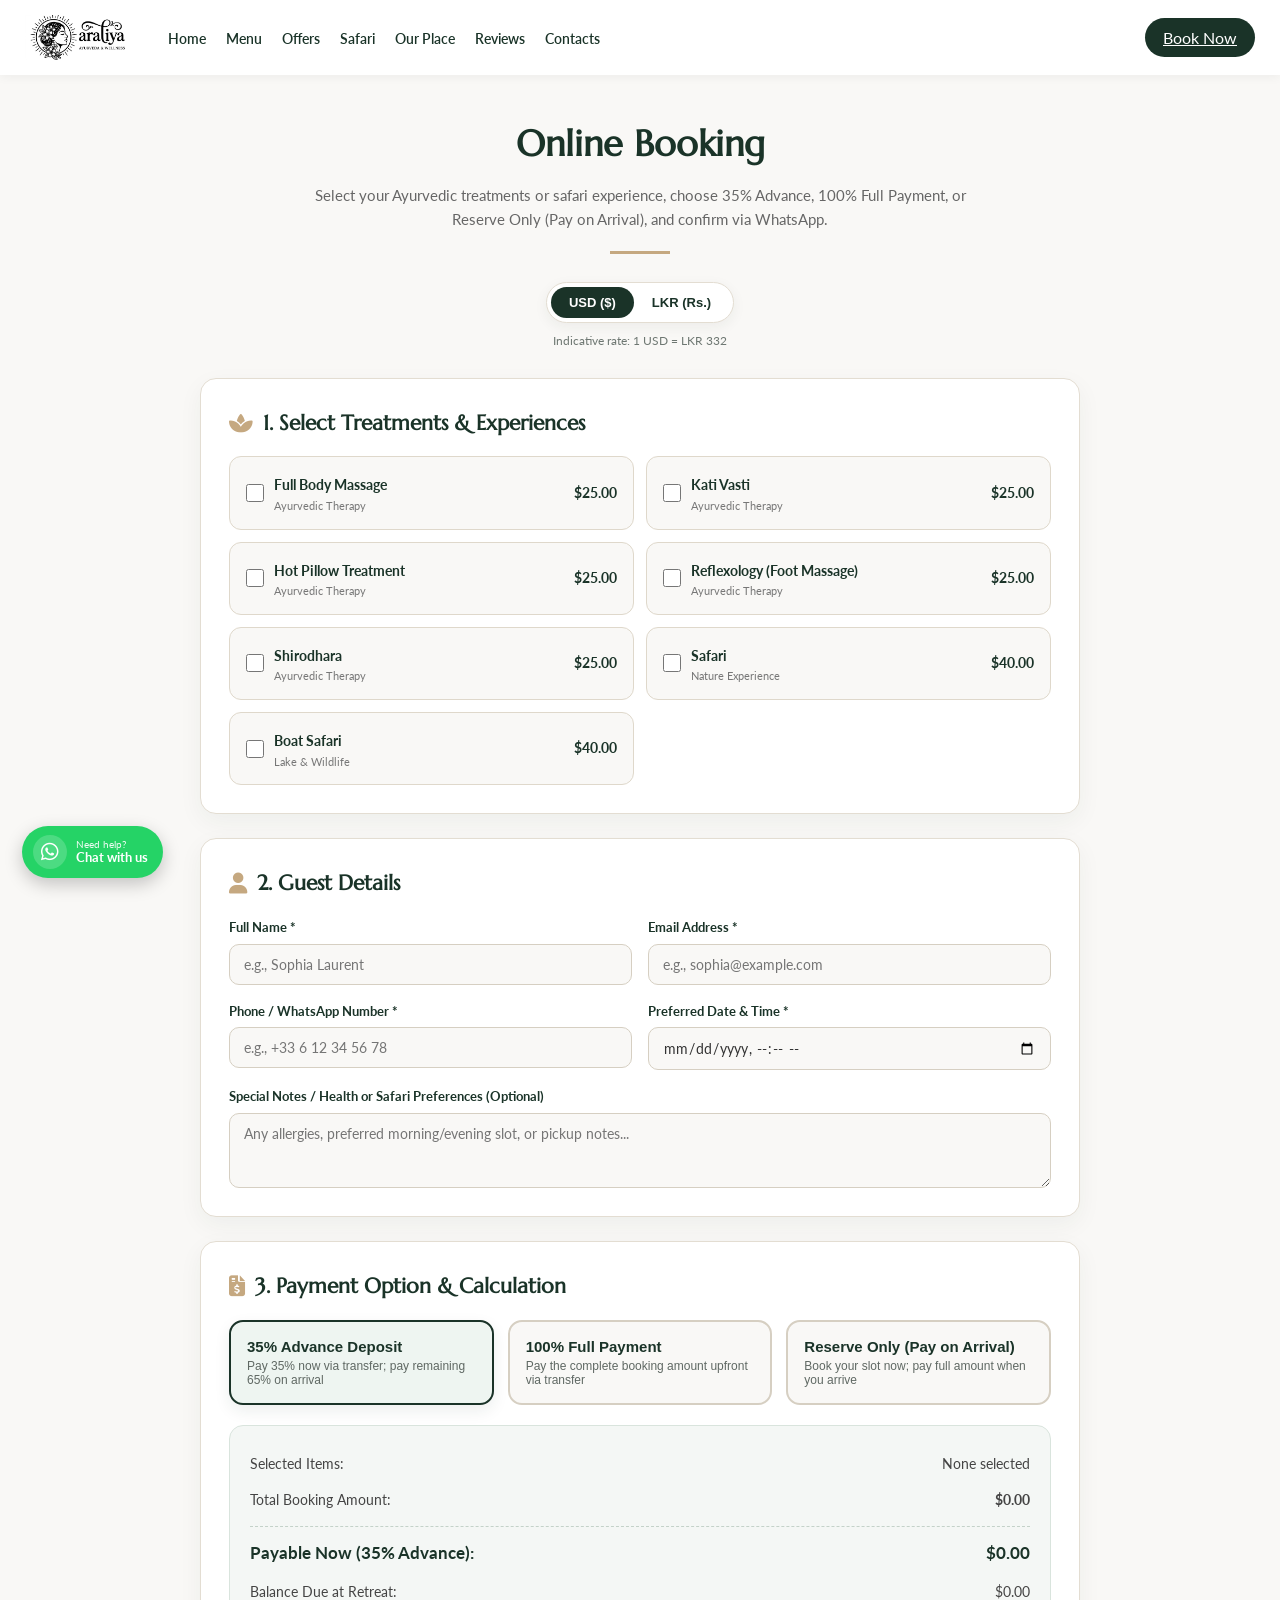
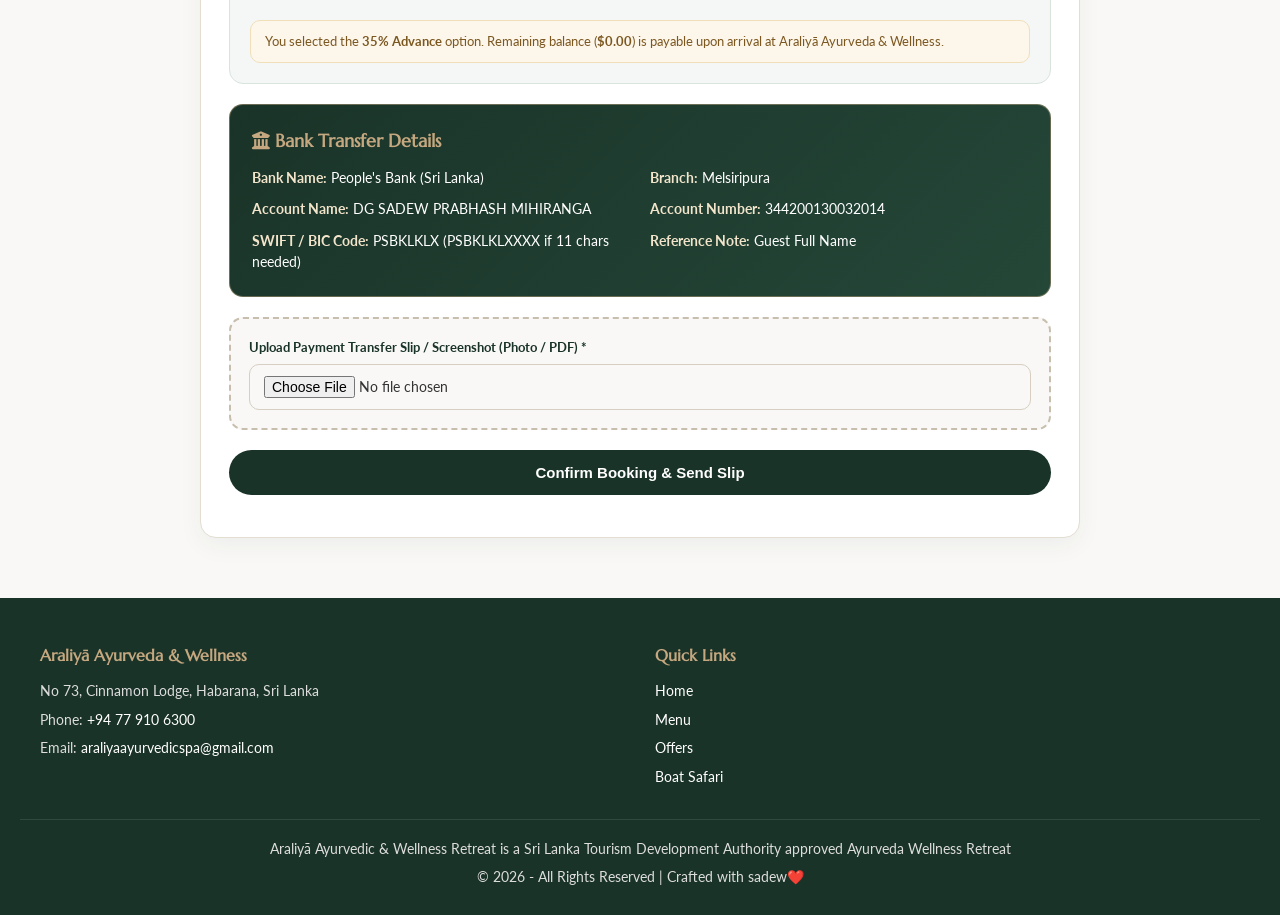
==== commit 5d135a65: "Update booking.html" ====
--- a/kashiwellness.lk/ayurveda-at-kashi-wellness-retreat/booking.html
+++ b/kashiwellness.lk/ayurveda-at-kashi-wellness-retreat/booking.html
@@ -1,10 +1,10 @@
-url<!DOCTYPE html>
+<!DOCTYPE html>
 <html lang="en-US">
 <head>
     <meta charset="utf-8">
     <meta name="viewport" content="width=device-width, initial-scale=1">
     <title>Online Booking - Araliyā Ayurveda & Wellness</title>
-    <meta name="description" content="Book authentic Ayurvedic treatments and boat safari at Araliyā Ayurveda & Wellness in Habarana with instant advance or full payment calculation.">
+    <meta name="description" content="Book authentic Ayurvedic treatments and boat safari at Araliyā Ayurveda & Wellness in Habarana with advance, full, or pay-on-arrival options.">
 
     <!-- Google Fonts -->
     <link rel="preconnect" href="https://fonts.googleapis.com">
@@ -121,7 +121,7 @@
             text-align: center;
             color: #666;
             font-size: 15px;
-            max-width: 660px;
+            max-width: 680px;
             margin: 0 auto 20px auto;
         }
 
@@ -293,10 +293,10 @@
             resize: vertical;
         }
 
-        /* Payment Mode Buttons (Advance 35% vs Full 100%) */
+        /* Payment Mode Buttons (Advance 35%, Full 100%, Reserve Only) */
         .pay-mode-buttons {
             display: grid;
-            grid-template-columns: 1fr 1fr;
+            grid-template-columns: repeat(3, 1fr);
             gap: 14px;
             margin-bottom: 20px;
         }
@@ -394,6 +394,23 @@
 
         .bank-grid strong {
             color: #f3e5cb;
+        }
+
+        /* Reserve-Only Info Box */
+        .reserve-only-box {
+            display: none;
+            background: #f4f7f5;
+            border: 1px solid #c9dcd1;
+            border-left: 4px solid var(--primary-color);
+            border-radius: 14px;
+            padding: 18px 20px;
+            margin-bottom: 20px;
+            font-size: 13.5px;
+            color: #2f4239;
+        }
+
+        .reserve-only-box strong {
+            color: var(--primary-color);
         }
 
         /* Slip Upload */
@@ -581,10 +598,15 @@
             }
         }
 
+        @media (max-width: 820px) {
+            .pay-mode-buttons {
+                grid-template-columns: 1fr;
+            }
+        }
+
         @media (max-width: 720px) {
             .services-grid,
             .form-grid,
-            .pay-mode-buttons,
             .bank-grid {
                 grid-template-columns: 1fr;
             }
@@ -627,7 +649,7 @@
 
     <main class="container">
         <h1 class="section-title">Online Booking</h1>
-        <p class="section-subtitle">Select your Ayurvedic treatments or safari experience, choose 35% Advance or Full Payment, transfer to our bank account, and upload your payment slip.</p>
+        <p class="section-subtitle">Select your Ayurvedic treatments or safari experience, choose 35% Advance, 100% Full Payment, or Reserve Only (Pay on Arrival), and confirm via WhatsApp.</p>
         <div class="divider"></div>
 
         <!-- Top Currency Toggle (USD / LKR) -->
@@ -675,16 +697,20 @@
 
             <!-- Step 3: Payment Option, Calculation, Bank Details & Slip Upload -->
             <section class="booking-card">
-                <h2 class="card-heading"><i class="fas fa-file-invoice-dollar"></i> 3. Payment Calculation & Slip Upload</h2>
+                <h2 class="card-heading"><i class="fas fa-file-invoice-dollar"></i> 3. Payment Option & Calculation</h2>
 
                 <div class="pay-mode-buttons">
                     <button type="button" id="modeAdvanceBtn" class="pay-mode-btn active">
                         <span class="pay-mode-title">35% Advance Deposit</span>
-                        <span class="pay-mode-sub">Pay 35% now to reserve; pay remaining 65% on arrival</span>
+                        <span class="pay-mode-sub">Pay 35% now via transfer; pay remaining 65% on arrival</span>
                     </button>
                     <button type="button" id="modeFullBtn" class="pay-mode-btn">
                         <span class="pay-mode-title">100% Full Payment</span>
-                        <span class="pay-mode-sub">Pay the complete booking amount upfront</span>
+                        <span class="pay-mode-sub">Pay the complete booking amount upfront via transfer</span>
+                    </button>
+                    <button type="button" id="modeReserveBtn" class="pay-mode-btn">
+                        <span class="pay-mode-title">Reserve Only (Pay on Arrival)</span>
+                        <span class="pay-mode-sub">Book your slot now; pay full amount when you arrive</span>
                     </button>
                 </div>
 
@@ -706,27 +732,32 @@
                         <span id="balanceDueText">$0.00</span>
                     </div>
                     <div id="balanceNote" class="balance-note">
-                        You selected the <strong>35% Advance</strong> option. The remaining balance is payable upon arrival at Araliyā Ayurveda & Wellness.
+                        You selected the <strong>35% Advance</strong> option. Remaining balance is payable upon arrival at Araliyā Ayurveda & Wellness.
                     </div>
                 </div>
 
-                <!-- Bank Account Details (Replace placeholders with your bank details) -->
-                <div class="bank-box">
+                <!-- Bank Account Details (Shown for 35% Advance & 100% Full Payment) -->
+                <div id="bankDetailsBox" class="bank-box">
                     <h4><i class="fas fa-university"></i> Bank Transfer Details</h4>
                     <div class="bank-grid">
-                        <div><strong>Bank Name:</strong> [peoples bank]</div>
-                        <div><strong>Branch:</strong> [Melsiripura]</div>
-                        <div><strong>Account Name:</strong> [DG SADEW PRABHASH MIHIRANGA]</div>
-                        <div><strong>Account Number:</strong> [344200130032014]</div>
-                        <div><strong>SWIFT / BIC Code:</strong> [PSBKLKLX (or PSBKLKLXXXX if an 11-character code is required)]</div>
+                        <div><strong>Bank Name:</strong> People's Bank (Sri Lanka)</div>
+                        <div><strong>Branch:</strong> Melsiripura</div>
+                        <div><strong>Account Name:</strong> DG SADEW PRABHASH MIHIRANGA</div>
+                        <div><strong>Account Number:</strong> 344200130032014</div>
+                        <div><strong>SWIFT / BIC Code:</strong> PSBKLKLX (PSBKLKLXXXX if 11 chars needed)</div>
                         <div><strong>Reference Note:</strong> Guest Full Name</div>
                     </div>
                 </div>
 
-                <!-- Payment Slip Upload -->
-                <div class="slip-box">
+                <!-- Reserve-Only Info Box (Shown when Reserve Only is selected) -->
+                <div id="reserveOnlyBox" class="reserve-only-box">
+                    <strong>Reserve Only (Pay on Arrival):</strong> No bank transfer or payment slip is required right now. Reserved slots are held up to <strong>20 minutes</strong> past the scheduled booking time. Please arrive on time or message us on WhatsApp if you are running late.
+                </div>
+
+                <!-- Payment Slip Upload (Required for Advance/Full; Optional for Reserve Only) -->
+                <div id="slipBox" class="slip-box">
                     <div class="form-field">
-                        <label for="paymentSlip">Upload Payment Transfer Slip / Screenshot (Photo / PDF) *</label>
+                        <label id="slipLabel" for="paymentSlip">Upload Payment Transfer Slip / Screenshot (Photo / PDF) *</label>
                         <input type="file" id="paymentSlip" name="paymentSlip" accept="image/*,application/pdf" required>
                     </div>
                     <img id="slipPreview" class="slip-preview" alt="Payment Slip Preview">
@@ -740,7 +771,7 @@
 
                 <!-- Mandatory WhatsApp Confirmation Step -->
                 <div id="waConfirmBox" class="wa-confirm-box">
-                    <p class="wa-mandatory-note">
+                    <p id="waMandatoryNote" class="wa-mandatory-note">
                         <i class="fas fa-exclamation-circle"></i>
                         Required Final Step: Please tap the button below to send your booking details on WhatsApp (and attach your payment slip photo in WhatsApp) so we get an instant notification and confirm your slot right away.
                     </p>
@@ -787,10 +818,8 @@
     </footer>
 
     <script>
-        // Replace with your deployed Google Apps Script Web App URL for bookings + slip upload
         const BOOKING_WEB_APP_URL = "https://script.google.com/macros/s/AKfycbz4rBq66QrLtG_0Sz94O6KsFvesAsAa12xw9yhC0Zpgm8tSeBC_ArqHxlZz0nWCZM-8FA/exec";
 
-        // Approximate exchange rate (adjust whenever needed)
         const USD_TO_LKR = 332;
         const ADVANCE_RATE = 0.35; // 35%
 
@@ -805,7 +834,7 @@
         ];
 
         let currentCurrency = "USD"; // "USD" or "LKR"
-        let paymentMode = "advance"; // "advance" (35%) or "full" (100%)
+        let paymentMode = "advance"; // "advance" | "full" | "reserve"
 
         function formatMoney(usdAmount) {
             if (currentCurrency === "LKR") {
@@ -813,6 +842,12 @@
                 return "LKR " + lkrVal.toLocaleString("en-US");
             }
             return "$" + Number(usdAmount).toFixed(2);
+        }
+
+        function getPaymentModeLabel() {
+            if (paymentMode === "advance") return "35% Advance";
+            if (paymentMode === "full") return "100% Full";
+            return "Reserve Only (Pay on Arrival)";
         }
 
         function renderServices() {
@@ -854,24 +889,68 @@
         function updateCalculation() {
             const selected = getSelectedServices();
             const totalUsd = selected.reduce((sum, item) => sum + item.usd, 0);
-            const payableUsd = paymentMode === "advance" ? totalUsd * ADVANCE_RATE : totalUsd;
-            const balanceUsd = Math.max(0, totalUsd - payableUsd);
+
+            let payableUsd = totalUsd;
+            let balanceUsd = 0;
+
+            if (paymentMode === "advance") {
+                payableUsd = totalUsd * ADVANCE_RATE;
+                balanceUsd = Math.max(0, totalUsd - payableUsd);
+            } else if (paymentMode === "full") {
+                payableUsd = totalUsd;
+                balanceUsd = 0;
+            } else {
+                // Reserve Only (Pay on Arrival)
+                payableUsd = 0;
+                balanceUsd = totalUsd;
+            }
 
             document.getElementById("selectedItemsText").textContent = selected.length
                 ? selected.map((s) => s.name).join(", ")
                 : "None selected";
 
             document.getElementById("totalAmountText").textContent = formatMoney(totalUsd);
-            document.getElementById("payableNowLabel").textContent =
-                paymentMode === "advance" ? "Payable Now (35% Advance):" : "Payable Now (100% Full):";
+
+            const payableLabelEl = document.getElementById("payableNowLabel");
+            if (paymentMode === "advance") {
+                payableLabelEl.textContent = "Payable Now (35% Advance):";
+            } else if (paymentMode === "full") {
+                payableLabelEl.textContent = "Payable Now (100% Full):";
+            } else {
+                payableLabelEl.textContent = "Payable Now (Reserve Only):";
+            }
+
             document.getElementById("payableNowText").textContent = formatMoney(payableUsd);
             document.getElementById("balanceDueText").textContent = formatMoney(balanceUsd);
 
             const balanceNote = document.getElementById("balanceNote");
+            const bankDetailsBox = document.getElementById("bankDetailsBox");
+            const reserveOnlyBox = document.getElementById("reserveOnlyBox");
+            const slipInput = document.getElementById("paymentSlip");
+            const slipLabel = document.getElementById("slipLabel");
+            const submitBtn = document.getElementById("submitBookingBtn");
+
             if (paymentMode === "advance") {
                 balanceNote.innerHTML = `You selected the <strong>35% Advance</strong> option. Remaining balance (<strong>${formatMoney(balanceUsd)}</strong>) is payable upon arrival at Araliyā Ayurveda & Wellness.`;
+                bankDetailsBox.style.display = "block";
+                reserveOnlyBox.style.display = "none";
+                slipInput.required = true;
+                slipLabel.textContent = "Upload Payment Transfer Slip / Screenshot (Photo / PDF) *";
+                submitBtn.textContent = "Confirm Booking & Send Slip";
+            } else if (paymentMode === "full") {
+                balanceNote.innerHTML = `You selected the <strong>100% Full Payment</strong> option. No remaining balance will be due upon arrival.`;
+                bankDetailsBox.style.display = "block";
+                reserveOnlyBox.style.display = "none";
+                slipInput.required = true;
+                slipLabel.textContent = "Upload Payment Transfer Slip / Screenshot (Photo / PDF) *";
+                submitBtn.textContent = "Confirm Booking & Send Slip";
             } else {
-                balanceNote.innerHTML = `You selected the <strong>100% Full Payment</strong> option. No remaining balance will be due upon arrival.`;
+                balanceNote.innerHTML = `You selected <strong>Reserve Only (Pay on Arrival)</strong>. Full amount (<strong>${formatMoney(balanceUsd)}</strong>) is payable upon arrival. Reserved slots are held up to <strong>20 minutes</strong> past booking time.`;
+                bankDetailsBox.style.display = "none";
+                reserveOnlyBox.style.display = "block";
+                slipInput.required = false;
+                slipLabel.textContent = "Optional Slip / Note Attachment (Not required for Pay on Arrival)";
+                submitBtn.textContent = "Confirm Slot Reservation";
             }
         }
 
@@ -887,6 +966,7 @@
             paymentMode = mode;
             document.getElementById("modeAdvanceBtn").classList.toggle("active", mode === "advance");
             document.getElementById("modeFullBtn").classList.toggle("active", mode === "full");
+            document.getElementById("modeReserveBtn").classList.toggle("active", mode === "reserve");
             updateCalculation();
         }
 
@@ -915,6 +995,7 @@
             document.getElementById("btnLKR").addEventListener("click", () => setCurrency("LKR"));
             document.getElementById("modeAdvanceBtn").addEventListener("click", () => setPaymentMode("advance"));
             document.getElementById("modeFullBtn").addEventListener("click", () => setPaymentMode("full"));
+            document.getElementById("modeReserveBtn").addEventListener("click", () => setPaymentMode("reserve"));
 
             const slipInput = document.getElementById("paymentSlip");
             const slipPreview = document.getElementById("slipPreview");
@@ -937,6 +1018,7 @@
             const statusEl = document.getElementById("bookingStatusMsg");
             const submitBtn = document.getElementById("submitBookingBtn");
             const waBox = document.getElementById("waConfirmBox");
+            const waNote = document.getElementById("waMandatoryNote");
             const waLink = document.getElementById("waConfirmLink");
 
             form.addEventListener("submit", async function (e) {
@@ -950,7 +1032,8 @@
                 }
 
                 const slipFile = slipInput.files && slipInput.files[0];
-                if (!slipFile) {
+                const requiresSlip = paymentMode === "advance" || paymentMode === "full";
+                if (requiresSlip && !slipFile) {
                     statusEl.style.color = "#b91c1c";
                     statusEl.textContent = "Please attach your payment transfer slip photo/screenshot.";
                     return;
@@ -963,27 +1046,52 @@
                 const guestNotes = document.getElementById("guestNotes").value.trim();
 
                 const totalUsd = selected.reduce((sum, item) => sum + item.usd, 0);
-                const payableUsd = paymentMode === "advance" ? totalUsd * ADVANCE_RATE : totalUsd;
-                const balanceUsd = Math.max(0, totalUsd - payableUsd);
+                let payableUsd = totalUsd;
+                let balanceUsd = 0;
+
+                if (paymentMode === "advance") {
+                    payableUsd = totalUsd * ADVANCE_RATE;
+                    balanceUsd = Math.max(0, totalUsd - payableUsd);
+                } else if (paymentMode === "full") {
+                    payableUsd = totalUsd;
+                    balanceUsd = 0;
+                } else {
+                    payableUsd = 0;
+                    balanceUsd = totalUsd;
+                }
 
                 const itemsSummary = selected.map((s) => s.name).join(", ");
                 const totalFormatted = formatMoney(totalUsd);
                 const payableFormatted = formatMoney(payableUsd);
                 const balanceFormatted = formatMoney(balanceUsd);
-
-                const waText = encodeURIComponent(
-                    `Hello Araliyā Ayurveda & Wellness,\n` +
-                    `I have submitted a booking with payment slip:\n` +
-                    `• Name: ${guestName}\n` +
-                    `• Items: ${itemsSummary}\n` +
-                    `• Date/Time: ${guestDate}\n` +
-                    `• Payment Option: ${paymentMode === "advance" ? "35% Advance" : "100% Full"}\n` +
-                    `• Total: ${totalFormatted}\n` +
-                    `• Paid Now: ${payableFormatted}\n` +
-                    `• Balance Due: ${balanceFormatted}\n\n` +
-                    `(I will attach my payment slip photo right below.)`
-                );
-                waLink.href = `https://wa.me/94779106300?text=${waText}`;
+                const modeLabel = getPaymentModeLabel();
+
+                const waBody =
+                    paymentMode === "reserve"
+                        ? `Hello Araliyā Ayurveda & Wellness,\n` +
+                          `I have submitted a slot reservation (Pay on Arrival):\n` +
+                          `• Name: ${guestName}\n` +
+                          `• Items: ${itemsSummary}\n` +
+                          `• Date/Time: ${guestDate}\n` +
+                          `• Payment Option: ${modeLabel}\n` +
+                          `• Total / Due on Arrival: ${balanceFormatted}\n` +
+                          `• Slot Hold Rule: Up to 20 mins past booking time`
+                        : `Hello Araliyā Ayurveda & Wellness,\n` +
+                          `I have submitted a booking with payment slip:\n` +
+                          `• Name: ${guestName}\n` +
+                          `• Items: ${itemsSummary}\n` +
+                          `• Date/Time: ${guestDate}\n` +
+                          `• Payment Option: ${modeLabel}\n` +
+                          `• Total: ${totalFormatted}\n` +
+                          `• Paid Now: ${payableFormatted}\n` +
+                          `• Balance Due: ${balanceFormatted}\n\n` +
+                          `(I will attach my payment slip photo right below.)`;
+
+                waLink.href = `https://wa.me/94779106300?text=${encodeURIComponent(waBody)}`;
+                waNote.innerHTML =
+                    paymentMode === "reserve"
+                        ? `<i class="fas fa-exclamation-circle"></i> Required Final Step: Please tap the button below to send your slot reservation details on WhatsApp so we can hold your time (up to 20 mins past booking time) and confirm right away.`
+                        : `<i class="fas fa-exclamation-circle"></i> Required Final Step: Please tap the button below to send your booking details on WhatsApp (and attach your payment slip photo in WhatsApp) so we get an instant notification and confirm your slot right away.`;
                 waBox.style.display = "flex";
 
                 if (!BOOKING_WEB_APP_URL || BOOKING_WEB_APP_URL.includes("PASTE_YOUR_BOOKING_WEB_APP_URL_HERE")) {
@@ -993,11 +1101,11 @@
                 }
 
                 submitBtn.disabled = true;
-                submitBtn.textContent = "Uploading Slip & Saving Booking...";
+                submitBtn.textContent = requiresSlip ? "Uploading Slip & Saving Booking..." : "Saving Reservation...";
                 statusEl.textContent = "";
 
                 try {
-                    const slipData = await fileToBase64(slipFile);
+                    const slipData = slipFile ? await fileToBase64(slipFile) : null;
 
                     await fetch(BOOKING_WEB_APP_URL, {
                         method: "POST",
@@ -1011,7 +1119,7 @@
                             guestNotes,
                             items: itemsSummary,
                             currency: currentCurrency,
-                            paymentMode: paymentMode === "advance" ? "35% Advance" : "100% Full",
+                            paymentMode: modeLabel,
                             totalAmount: totalFormatted,
                             payableNow: payableFormatted,
                             balanceDue: balanceFormatted,
@@ -1027,10 +1135,10 @@
                     statusEl.textContent = "Booking saved! Now please complete the required WhatsApp step below so we can confirm your slot immediately.";
                 } catch (err) {
                     statusEl.style.color = "#b91c1c";
-                    statusEl.textContent = "Upload error occurred. Please tap the required WhatsApp button below to send your booking details and slip directly.";
+                    statusEl.textContent = "Connection error occurred. Please tap the required WhatsApp button below to send your booking details directly.";
                 } finally {
                     submitBtn.disabled = false;
-                    submitBtn.textContent = "Confirm Booking & Send Slip";
+                    updateCalculation();
                 }
             });
         });
